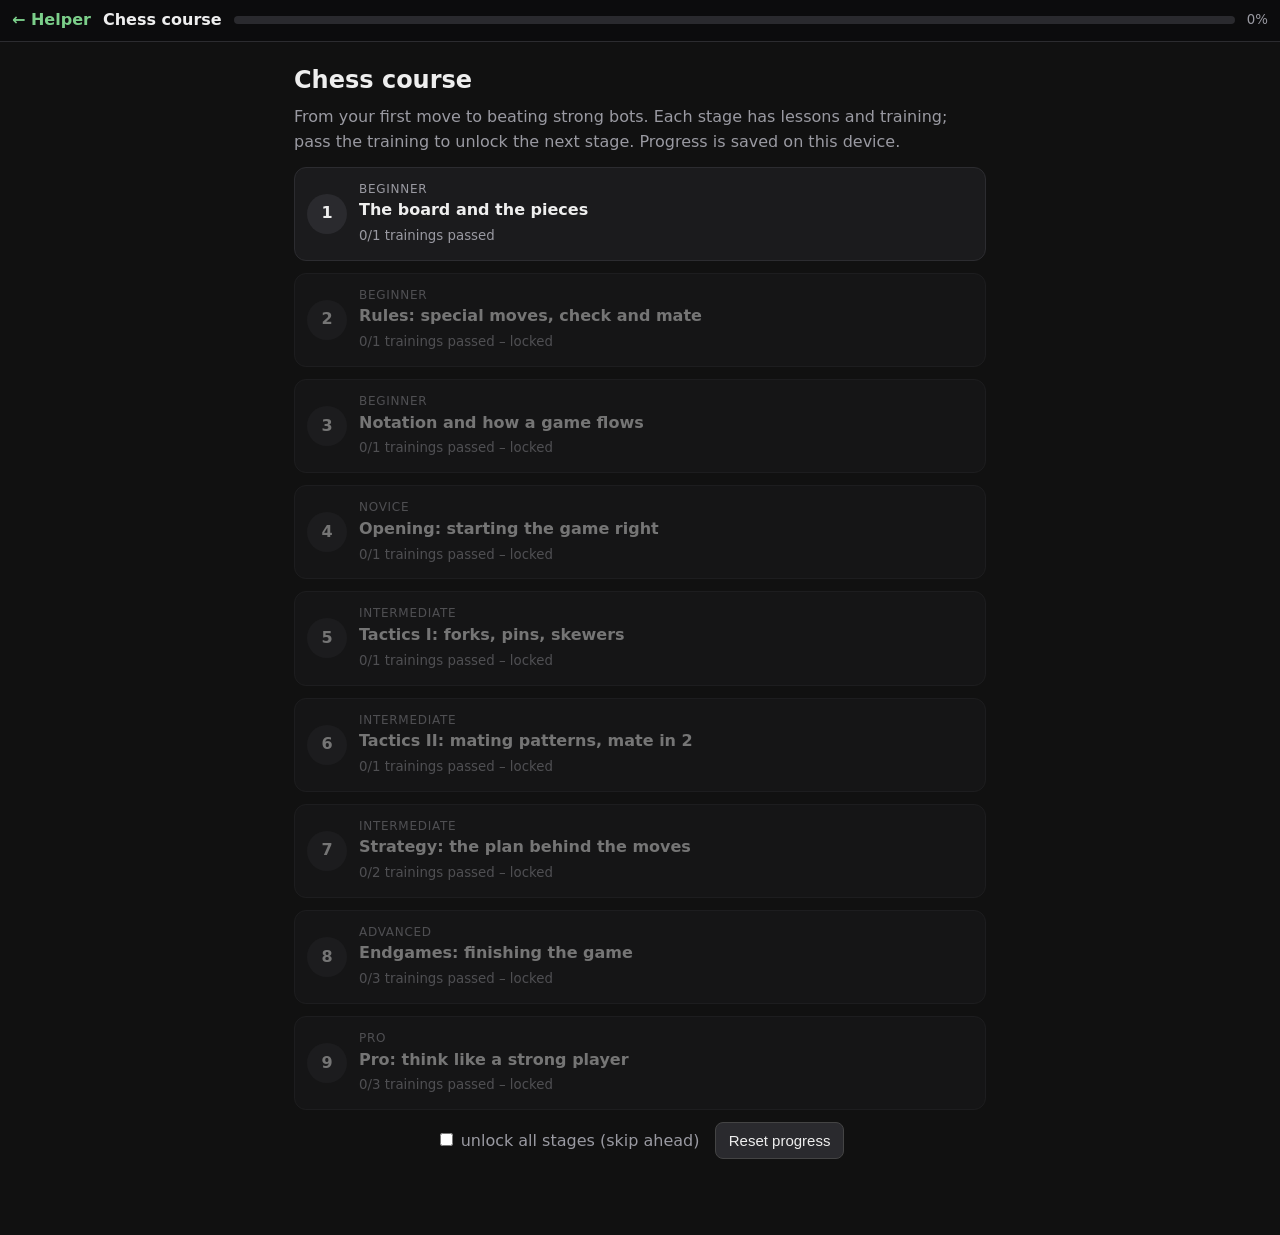
==== learn.html @ a12fc3e3 "Add staged chess course (/learn) with engine-graded training Co-Authored-By: Claude Opus 5.5 <norepl" ====
<!doctype html>
<meta charset="utf-8">
<meta name="viewport" content="width=device-width,initial-scale=1">
<title>Chess Course</title>
<style>
  :root{--bg:#111;--card:#1b1b1d;--line:#2c2c30;--fg:#eee;--dim:#9a9aa2;--acc:#7ccf8a;--bad:#ff8a80;--mid:#ffd166}
  *{box-sizing:border-box}
  body{margin:0;background:var(--bg);color:var(--fg);font:16px/1.55 system-ui}
  header{position:sticky;top:0;z-index:5;background:#0c0c0d;border-bottom:1px solid var(--line);padding:8px 12px;display:flex;gap:12px;align-items:center}
  header a{color:var(--acc);text-decoration:none;font-weight:600;white-space:nowrap}
  .bar{flex:1;height:8px;background:#2a2a2e;border-radius:4px;overflow:hidden}.bar i{display:block;height:100%;background:var(--acc)}
  main{max-width:720px;margin:0 auto;padding:8px 14px 70px}
  h1{font-size:24px;margin:12px 0 4px} h2{font-size:21px;margin:22px 0 6px} h3{margin:16px 0 4px;font-size:17px;color:var(--acc)}
  p{margin:6px 0} ul,ol{margin:6px 0;padding-left:22px} li{margin:3px 0}
  .dim,small{color:var(--dim)}
  .card{background:var(--card);border:1px solid var(--line);border-radius:12px;padding:12px;margin:12px 0}
  .stage{display:flex;gap:12px;align-items:center;cursor:pointer}
  .stage .n{width:40px;height:40px;border-radius:50%;display:flex;align-items:center;justify-content:center;font-weight:700;background:#2a2a2e;flex:none}
  .stage.done .n{background:var(--acc);color:#111}.stage.lock{opacity:.45;cursor:default}
  .lvl{font-size:12px;text-transform:uppercase;letter-spacing:.06em;color:var(--dim)}
  .tip{border-left:4px solid var(--acc);background:#15201a;padding:8px 12px;border-radius:6px;margin:10px 0}
  .warn{border-left:4px solid #e0a030;background:#241c0e;padding:8px 12px;border-radius:6px;margin:10px 0}
  table{border-collapse:collapse;width:100%;font-size:15px} td,th{border:1px solid var(--line);padding:6px 8px;text-align:left} th{background:#18181a}
  code{background:#26262a;padding:1px 5px;border-radius:4px}
  button{font-size:15px;padding:9px 13px;border-radius:8px;border:1px solid #444;background:#2a2a2e;color:#eee}
  button.pri{background:var(--acc);color:#111;border-color:var(--acc);font-weight:600}
  button.on{background:var(--acc);color:#111}
  .row{display:flex;gap:6px;flex-wrap:wrap;margin:8px 0;justify-content:center}
  .pass{color:var(--acc);font-weight:600}
  .b{display:grid;grid-template-columns:repeat(8,minmax(0,1fr));grid-template-rows:repeat(8,minmax(0,1fr));width:min(100%,380px);aspect-ratio:1;margin:8px auto;user-select:none;touch-action:manipulation;border:2px solid #000}
  .c{position:relative;display:flex;align-items:center;justify-content:center;overflow:hidden;min-width:0;min-height:0;font-size:min(8.6vw,44px);line-height:1}
  .l{background:#f0d9b5}.d{background:#b58863}
  .hA{box-shadow:inset 0 0 0 100px rgba(0,200,83,.55)}.hB{box-shadow:inset 0 0 0 100px rgba(244,67,54,.6)}.hC{box-shadow:inset 0 0 0 100px rgba(255,235,59,.55)}
  .dot::after{content:"";position:absolute;width:28%;height:28%;border-radius:50%;background:rgba(0,0,0,.4)}
  .ring::after{content:"";position:absolute;inset:8%;border-radius:50%;border:4px solid rgba(220,40,40,.8)}
  .pick{box-shadow:inset 0 0 0 100px rgba(66,133,244,.55)}
  .w{color:#fff;text-shadow:0 0 3px #000,1px 1px 0 #000,-1px -1px 0 #000,1px -1px 0 #000,-1px 1px 0 #000}
  .k{color:#111;text-shadow:0 0 2px #fff}
  .coord{position:absolute;left:2px;bottom:0;font:9px system-ui;color:rgba(0,0,0,.45);font-style:normal}
  .cap{text-align:center;font-size:14.5px;color:#cfcfd4;margin:2px 4px 14px}
  .msg{text-align:center;min-height:1.6em;margin:4px 0;font-weight:600}
  .ok{color:var(--acc)}.no{color:var(--bad)}.mid{color:var(--mid)}
  .opts{display:grid;grid-template-columns:1fr 1fr;gap:6px;max-width:380px;margin:8px auto}
</style>

<header><a href="/">&larr; Helper</a><b>Chess course</b><div class="bar"><i id="bar"></i></div><small id="pct"></small></header>
<main id="app"></main>

<script>
const $=id=>document.getElementById(id);
const GL={p:"♟︎",q:"♛︎",r:"♜︎",b:"♝︎",n:"♞︎",k:"♚︎"};
const sqName=(f,k)=>'abcdefgh'[f]+(k+1);
const shuffle=a=>a.map(x=>[Math.random(),x]).sort((p,q)=>p[0]-q[0]).map(x=>x[1]);
let PROG={};try{PROG=JSON.parse(localStorage.learnProg||'{}')}catch(e){}
const saveProg=()=>{try{localStorage.learnProg=JSON.stringify(PROG)}catch(e){}};
async function api(path,params){
  const r=await fetch(path+'?'+new URLSearchParams(params));return r.json();
}

function parseFen(fen){
  const m={};fen.split(' ')[0].split('/').forEach((row,i)=>{let f=0;
    for(const ch of row){if(/\d/.test(ch))f+=+ch;else{m[sqName(f,7-i)]=ch;f++}}});
  return m;
}
// o: {pieces, hl:{sq:cls}, dots:[], rings:[], picks:[], onTap}
function draw(el,fen,o={}){
  const P=o.pieces||parseFen(fen);el.innerHTML='';el.className='b';
  for(let r=0;r<8;r++)for(let c=0;c<8;c++){
    const k=7-r,sq=sqName(c,k),d=document.createElement('div');
    let cls='c '+((c+k)%2?'l':'d');
    if(o.hl&&o.hl[sq])cls+=' '+o.hl[sq];
    if(o.picks&&o.picks.includes(sq))cls+=' pick';
    if(o.dots&&o.dots.includes(sq))cls+=' dot';
    if(o.rings&&o.rings.includes(sq))cls+=' ring';
    d.className=cls;
    const p=P[sq];if(p){const s=document.createElement('span');s.className=p==p.toUpperCase()?'w':'k';s.textContent=GL[p.toLowerCase()];d.appendChild(s)}
    if(c==0||k==0){const t=document.createElement('i');t.className='coord';t.textContent=(c==0?(k+1):'')+(k==0?'abcdefgh'[c]:'');d.appendChild(t)}
    if(o.onTap)d.onclick=()=>o.onTap(sq);
    el.appendChild(d);
  }
}

/* ================= static diagrams ================= */
const FIGS={
  start:['rnbqkbnr/pppppppp/8/8/8/8/PPPPPPPP/RNBQKBNR',{},'The starting position. White (bottom) moves first. Light square in each player’s bottom-right corner; queen on her own colour.'],
  castle:['r3k2r/8/8/8/8/8/8/R3K2R',{e1:'hC',g1:'hA',f1:'hA',c1:'hA',d1:'hA'},'Kingside castling: king e1→g1, rook h1→f1. Queenside: king e1→c1, rook a1→d1.'],
  ep:['8/8/8/3pP3/8/8/8/8',{d5:'hB',e5:'hC',d6:'hA'},'Black has just played d7–d5. The e5 pawn may capture en passant (exd6), removing the d5 pawn – only on this move.'],
  promo:['8/P7/8/8/8/8/8/8',{a7:'hC',a8:'hA'},'The pawn steps to a8 and becomes a queen (or rook, bishop, knight).'],
  check:['4k3/8/8/8/8/8/8/4R1K1',{e1:'hB',e8:'hC'},'The rook on e1 gives check. Black must move the king, block on the e-file, or capture the rook.'],
  mate:['R5k1/5ppp/8/8/8/8/8/6K1',{a8:'hB',g8:'hC'},'Back-rank mate (Ra8#): f8 and h8 are covered by the rook, f7/g7/h7 are blocked by Black’s own pawns.'],
  stale:['7k/5Q2/6K1/8/8/8/8/8',{h8:'hC',f7:'hB'},'Stalemate: Black to move, not in check, but every king move is attacked. Draw!'],
  open:['r1bqkbnr/pppp1ppp/2n5/4p3/2B1P3/5N2/PPPP1PPP/RNBQK2R',{e4:'hA',e5:'hA',f3:'hC',c4:'hC',c6:'hC'},'1.e4 e5 2.Nf3 Nc6 3.Bc4 – the Italian Game. Centre pawns, knights and bishops developed, ready to castle.'],
  fork:['r3k3/pp4pp/8/3N4/8/8/PP4PP/6K1',{d5:'hC',c7:'hA',e8:'hB',a8:'hB'},'Nc7+ forks king and rook. The king must move, then Nxa8.'],
  pin:['4k3/8/2n5/1B6/3P4/8/8/4K3',{b5:'hA',c6:'hC',e8:'hB'},'The bishop pins the c6 knight to the king – it cannot move. d4–d5 attacks it and wins it.'],
  skewer:['8/1q4pp/8/3k4/8/8/PP6/5BK1',{f1:'hC',g2:'hA',d5:'hB',b7:'hB'},'Bg2+ checks the king; when it steps aside, Bxb7 wins the queen behind it.'],
  disc:['q3k3/5ppp/8/8/4B3/8/5PPP/4R1K1',{e4:'hC',a8:'hB',e1:'hA',e8:'hB'},'Discovered check: the bishop leaves the e-file (Bxa8+!) and the rook on e1 checks the king. The queen falls for free.'],
  smother:['6rk/5Npp/8/8/8/8/8/6K1',{f7:'hA',h8:'hB'},'Smothered mate: the king is surrounded by its own pieces and the knight checks.'],
  ladder:['6k1/8/8/8/8/8/R7/1R2K3',{a2:'hC',b1:'hC'},'Ladder (lawnmower) mate: one rook cuts off a rank, the other checks on the next one. Here Ra7/Rb7 then mate on the 8th rank.'],
  endg:['4k3/8/4K3/4P3/8/8/8/8',{e6:'hA',e5:'hC',e8:'hB'},'King in front of its pawn on the 6th rank wins: e.g. Kd6 Kd8 e6 Ke8 e7 Kf7 Kd7.'],
  oppo:['8/8/4k3/8/4K3/4P3/8/8',{e4:'hA',e6:'hB'},'Opposition: kings face each other with one square between. The side NOT to move has the opposition – the other king must give way.']
};
function renderFigs(root){
  root.querySelectorAll('[data-fig]').forEach(h=>{
    const [fen,hl,cap]=FIGS[h.dataset.fig];h.innerHTML='';
    const b=document.createElement('div');h.appendChild(b);draw(b,fen,{hl});
    const c=document.createElement('div');c.className='cap';c.textContent=cap;h.appendChild(c);
  });
}

/* ================= piece explorer (lesson widget) ================= */
const INFO={
  K:['King','One square in any direction. It may never move into check. Castles once per game.'],
  Q:['Queen','Any number of squares along ranks, files and diagonals. Worth 9. The strongest piece.'],
  R:['Rook','Any number of squares along ranks and files. Worth 5. Loves open files.'],
  B:['Bishop','Any number of squares diagonally; stays on one colour. Worth 3.'],
  N:['Knight','An L-shape: 2 squares one way + 1 square sideways. The only piece that jumps. Worth 3.'],
  P:['Pawn','Forward 1 square (2 from its start), captures 1 square diagonally forward (red rings). Never backwards.']
};
function targets(p,sq){
  const f=sq.charCodeAt(0)-97,k=+sq[1]-1,dots=[],rings=[];
  const add=(a,b)=>{if(a>=0&&a<8&&b>=0&&b<8)dots.push(sqName(a,b))};
  const slide=ds=>ds.forEach(([a,b])=>{let x=f+a,y=k+b;while(x>=0&&x<8&&y>=0&&y<8){dots.push(sqName(x,y));x+=a;y+=b}});
  if(p=='K')[[1,0],[-1,0],[0,1],[0,-1],[1,1],[1,-1],[-1,1],[-1,-1]].forEach(([a,b])=>add(f+a,k+b));
  if(p=='N')[[1,2],[2,1],[-1,2],[-2,1],[1,-2],[2,-1],[-1,-2],[-2,-1]].forEach(([a,b])=>add(f+a,k+b));
  if(p=='R'||p=='Q')slide([[1,0],[-1,0],[0,1],[0,-1]]);
  if(p=='B'||p=='Q')slide([[1,1],[1,-1],[-1,1],[-1,-1]]);
  if(p=='P'&&k<7){add(f,k+1);if(k==1)add(f,k+2);if(f>0)rings.push(sqName(f-1,k+1));if(f<7)rings.push(sqName(f+1,k+1))}
  return {dots,rings};
}
function explorer(host){
  let pc='R',sq='d4';
  host.innerHTML='<div class="row"></div><div></div><div class="card"></div>';
  const [btns,bd,info]=host.children;
  const go=()=>{const t=targets(pc,sq);
    draw(bd,'',{pieces:{[sq]:pc},dots:t.dots,rings:t.rings,hl:{[sq]:'hC'},onTap:s=>{sq=s;go()}});
    info.innerHTML='<b>'+INFO[pc][0]+'</b> &ndash; '+INFO[pc][1]+' <small>Tap any square to move it.</small>';
    [...btns.children].forEach(b=>b.className=b.dataset.p==pc?'on':'')};
  Object.keys(INFO).forEach(p=>{const b=document.createElement('button');b.dataset.p=p;b.textContent=INFO[p][0];b.onclick=()=>{pc=p;go()};btns.appendChild(b)});
  go();
}

/* ================= curriculum ================= */
const STAGES=[
{t:'The board and the pieces',lvl:'Beginner',html:`
<p><b>Goal of chess:</b> checkmate the enemy king &ndash; attack it so it cannot escape. White moves first, then players alternate. You must move every turn.</p>
<div data-fig="start"></div>
<ul><li>Each side: 1 king, 1 queen, 2 rooks, 2 bishops, 2 knights, 8 pawns.</li>
<li>Columns are <b>files</b> a&ndash;h, rows are <b>ranks</b> 1&ndash;8. Every square has a name, like <code>e4</code>.</li>
<li>You capture by moving onto an enemy piece. You can never capture your own.</li></ul>
<h3>How each piece moves</h3><div id="explorer"></div>
<h3>Piece values</h3>
<table><tr><th>Pawn</th><th>Knight</th><th>Bishop</th><th>Rook</th><th>Queen</th><th>King</th></tr><tr><td>1</td><td>3</td><td>3</td><td>5</td><td>9</td><td>&infin;</td></tr></table>
<div class="tip">Use values to judge trades: a rook (5) for a knight (3) loses 2 points. Never give pieces away for nothing.</div>`,
drills:[{id:'targets',t:'Where can it go?',d:'A piece appears on an empty board. Tap every square it can move to, then press Check. Get 5 right to pass.',type:'targets',need:5}]},

{t:'Rules: special moves, check and mate',lvl:'Beginner',html:`
<h3>Castling</h3><p>King moves <b>two squares</b> toward a rook; the rook jumps over to the other side. Only if neither piece has moved, nothing is between them, you are not in check, and the king does not pass through an attacked square. Castle early &ndash; it hides your king and activates your rook.</p><div data-fig="castle"></div>
<h3>En passant</h3><p>If an enemy pawn moves two squares and lands right beside your pawn, you may capture it as if it moved one square &ndash; only on the very next move.</p><div data-fig="ep"></div>
<h3>Promotion</h3><p>A pawn reaching the last rank becomes a queen, rook, bishop or knight (almost always a queen).</p><div data-fig="promo"></div>
<h3>Check</h3><p>The king is attacked. You must escape immediately: <b>move the king</b>, <b>block</b>, or <b>capture</b> the attacker. Knight checks cannot be blocked.</p><div data-fig="check"></div>
<h3>Checkmate</h3><p>Check with no escape &ndash; the game is over.</p><div data-fig="mate"></div>
<h3>Draws</h3><ul><li><b>Stalemate</b>: the side to move has no legal move and is <i>not</i> in check.</li><li>Threefold repetition, the 50-move rule, insufficient material (e.g. king vs king), or agreement.</li></ul><div data-fig="stale"></div>`,
drills:[{id:'classify',t:'Check, mate or stalemate?',d:'Look at each position (side to move is shown) and pick the right answer. 8 of 10 to pass.',type:'classify',need:8,
 fens:['4k3/8/8/8/8/8/8/4R1K1 b - - 0 1','R5k1/5ppp/8/8/8/8/8/6K1 b - - 0 1','7k/5Q2/6K1/8/8/8/8/8 b - - 0 1','rnbqkbnr/pppppppp/8/8/4P3/8/PPPP1PPP/RNBQKBNR b KQkq - 0 1','4k3/8/3N4/8/8/8/8/4K3 b - - 0 1','rnb1kbnr/pppp1ppp/8/4p3/6Pq/5P2/PPPPP2P/RNBQKBNR w KQkq - 1 3','k7/2Q5/1K6/8/8/8/8/8 b - - 0 1','r1bqkbnr/pppp1ppp/2n5/4p3/2B1P3/5N2/PPPP1PPP/RNBQK2R b KQkq - 3 3','6rk/5Npp/8/8/8/8/8/6K1 b - - 0 1','4k3/8/8/1B6/8/8/8/4K3 b - - 0 1']}]},

{t:'Notation and how a game flows',lvl:'Beginner',html:`
<table><tr><th>Symbol</th><th>Meaning</th></tr>
<tr><td><code>e4</code></td><td>Pawn moves to e4 (pawns have no letter)</td></tr>
<tr><td><code>N B R Q K</code></td><td>Knight, Bishop, Rook, Queen, King &ndash; <code>Nf3</code> = knight to f3</td></tr>
<tr><td><code>x</code></td><td>Capture: <code>Bxc6</code>; pawn captures use the file: <code>exd5</code></td></tr>
<tr><td><code>+</code> / <code>#</code></td><td>Check / checkmate</td></tr>
<tr><td><code>O-O</code> / <code>O-O-O</code></td><td>Castle kingside / queenside</td></tr>
<tr><td><code>e8=Q</code></td><td>Promotion to a queen</td></tr>
<tr><td><code>Nbd2</code></td><td>Which knight: the one from the b-file</td></tr></table>
<h3>The three phases</h3><ol><li><b>Opening</b> (first ~10&ndash;15 moves): develop pieces, fight for the centre, castle.</li><li><b>Middlegame</b>: plans, attacks, tactics.</li><li><b>Endgame</b>: few pieces left; kings become active, pawns race to promote.</li></ol>`,
drills:[{id:'notation',t:'Name that move',d:'A move is highlighted (yellow = from, green = to). Pick its correct notation. 5 of 6 to pass.',type:'notation',need:5,rounds:6,
 fens:['rnbqkbnr/pppppppp/8/8/8/8/PPPPPPPP/RNBQKBNR w KQkq - 0 1','r1bqkbnr/pppp1ppp/2n5/4p3/2B1P3/5N2/PPPP1PPP/RNBQK2R w KQkq - 4 4','r1bqk2r/pppp1ppp/2n2n2/2b1p3/2B1P3/2NP1N2/PPP2PPP/R1BQK2R w KQkq - 1 6','rnbqkb1r/ppp2ppp/4pn2/3p4/2PP4/2N5/PP2PPPP/R1BQKBNR w KQkq - 2 4','r2qkb1r/pp1n1ppp/2p1pn2/3p1b2/2PP4/2N1PN2/PP3PPP/R1BQKB1R w KQkq - 0 7']}]},

{t:'Opening: starting the game right',lvl:'Novice',html:`
<ol><li><b>Control the centre</b> (e4, d4, e5, d5) with pawns and pieces.</li>
<li><b>Develop</b> knights and bishops early &ndash; each move brings a new piece out.</li>
<li><b>Castle</b> within the first ~10 moves.</li>
<li><b>Don’t move the same piece twice</b> without a reason.</li>
<li><b>Keep the queen home</b> until the minor pieces are out.</li>
<li><b>Connect your rooks</b> (nothing between them on the back rank).</li></ol>
<div data-fig="open"></div>
<h3>Openings worth knowing (names only for now)</h3>
<ul><li><b>Italian Game</b> 1.e4 e5 2.Nf3 Nc6 3.Bc4 &ndash; simple and classical.</li>
<li><b>Ruy Lopez</b> 1.e4 e5 2.Nf3 Nc6 3.Bb5 &ndash; deeper strategic pressure.</li>
<li><b>Sicilian</b> 1.e4 c5 &ndash; Black’s fighting reply.</li>
<li><b>Queen’s Gambit</b> 1.d4 d5 2.c4 &ndash; solid central play.</li>
<li><b>London System</b> 1.d4, Bf4, e3, Nf3 &ndash; same setup against almost anything.</li></ul>
<div class="warn"><b>Scholar’s mate:</b> 1.e4 e5 2.Qh5 Nc6 3.Bc4 Nf6?? 4.Qxf7#. Always defend f7 (f2 as White).</div>`,
drills:[{id:'opening',t:'Opening coach',d:'Play the first 12 moves as White against an easy bot. Pass if you castle, develop at least 3 minor pieces and make no blunder. The coach rates every move.',type:'play',level:1,goal:'opening',max:12}]},

{t:'Tactics I: forks, pins, skewers',lvl:'Intermediate',html:`
<p>Most games below master level are decided by <b>tactics</b>: short forcing sequences that win material or mate.</p>
<h3>Fork</h3><p>One piece attacks two targets at once.</p><div data-fig="fork"></div>
<h3>Pin</h3><p>A piece can’t move because it shields something more valuable.</p><div data-fig="pin"></div>
<h3>Skewer</h3><p>Attack the valuable piece first; when it moves, take what’s behind.</p><div data-fig="skewer"></div>
<h3>Discovered attack</h3><p>Move one piece to unleash an attack from the piece behind it.</p><div data-fig="disc"></div>
<div class="tip"><b>CCT before every move:</b> look at all <b>C</b>hecks, <b>C</b>aptures and <b>T</b>hreats &ndash; for you and for your opponent.</div>`,
drills:[{id:'tactics1',t:'Tactics puzzles',d:'White to move. Find the winning move (mate or win material). The engine checks your answer. Solve 7 of 9 on the first try.',type:'puzzles',need:7,list:[
 {fen:'6k1/5ppp/8/8/8/8/8/R5K1 w - - 0 1',goal:'mate',n:1},{fen:'r3k3/pp4pp/8/3N4/8/8/PP4PP/6K1 w - - 0 1',goal:'win'},
 {fen:'6k1/5ppp/8/8/8/8/5PPP/3Q2K1 w - - 0 1',goal:'mate',n:1},{fen:'2q3k1/5ppp/8/3N4/8/8/5PPP/6K1 w - - 0 1',goal:'win'},
 {fen:'4k3/8/2n5/1B6/3P4/8/8/4K3 w - - 0 1',goal:'win'},{fen:'k7/8/1K6/8/8/8/7Q/8 w - - 0 1',goal:'mate',n:1},
 {fen:'8/1q4pp/8/3k4/8/8/PP6/5BK1 w - - 0 1',goal:'win'},{fen:'q3k3/5ppp/8/8/4B3/8/5PPP/4R1K1 w - - 0 1',goal:'win'},
 {fen:'7k/R7/8/8/8/8/8/1R2K3 w - - 0 1',goal:'mate',n:1}]}]},

{t:'Tactics II: mating patterns, mate in 2',lvl:'Intermediate',html:`
<p>Strong players recognise <b>patterns</b> instantly. Learn these and look for them every game.</p>
<h3>Back-rank mate</h3><div data-fig="mate"></div>
<h3>Ladder mate</h3><div data-fig="ladder"></div>
<h3>Smothered mate</h3><div data-fig="smother"></div>
<h3>Deflection / sacrifice</h3><p>Sometimes you <b>give up material</b> to drag a defender away, then mate. Example idea: Qe8+! Rxe8, Rxe8#.</p>
<h3>How to calculate 2 moves deep</h3><ol><li>List forcing moves first: checks, captures, threats.</li><li>For each, find the opponent’s <b>best</b> reply (not the one you hope for).</li><li>Check if your follow-up still works.</li></ol>`,
drills:[{id:'mate2',t:'Mate in 2',d:'White to move and mate in 2. The engine defends perfectly. Solve 3 of 4.',type:'puzzles',need:3,list:[
 {fen:'7k/8/8/8/8/8/1R6/R3K3 w - - 0 1',goal:'mate',n:2},{fen:'r5k1/5ppp/8/8/8/8/4RPPP/4R1K1 w - - 0 1',goal:'mate',n:2},
 {fen:'6k1/8/8/8/8/8/R7/1R2K3 w - - 0 1',goal:'mate',n:2},{fen:'1r4k1/5ppp/8/8/8/8/4QPPP/4R1K1 w - - 0 1',goal:'mate',n:2}]}]},

{t:'Strategy: the plan behind the moves',lvl:'Intermediate',html:`
<ul><li><b>Material</b>: one extra piece usually wins. Trade pieces when ahead; avoid trades when behind.</li>
<li><b>King safety</b>: castle, keep the pawn shield, don’t open lines near your own king.</li>
<li><b>Piece activity</b>: knights central (outposts), bishops on open diagonals, rooks on open files and the 7th rank.</li>
<li><b>Pawn structure</b>: avoid doubled and isolated pawns; create a <b>passed pawn</b>.</li>
<li><b>Space &amp; centre</b>: central pieces reach both wings fast.</li>
<li><b>Weak squares</b>: holes the enemy pawns can no longer guard are homes for your pieces.</li>
<li><b>Worst piece rule</b>: no plan? Improve your worst-placed piece.</li></ul>
<div class="tip">When up material: <b>simplify</b> (trade), stay safe, push the passed pawn. When down: create complications and keep pieces on.</div>`,
drills:[
 {id:'beat0',t:'Beat the beginner bot',d:'Win a full game as White against the weakest bot. The coach comments on each move.',type:'play',level:0,goal:'win',max:120},
 {id:'beat1',t:'Beat the easy bot',d:'Win a full game as White against the easy bot.',type:'play',level:1,goal:'win',max:150}]},

{t:'Endgames: finishing the game',lvl:'Advanced',html:`
<ul><li><b>Activate the king</b> once queens are off &ndash; it becomes a strong piece.</li>
<li><b>Push passed pawns</b>, escorted by the king.</li>
<li><b>Rooks behind passed pawns</b> (yours or the enemy’s).</li></ul>
<h3>Opposition</h3><div data-fig="oppo"></div>
<h3>King + pawn</h3><div data-fig="endg"></div>
<h3>Basic mates</h3><ol><li><b>K+Q vs K</b>: push the king to the edge with the queen a knight’s jump away, bring your king, mate. Watch for stalemate!</li>
<li><b>K+R vs K</b>: use your king to take the opposition, check with the rook to push the king back one rank at a time.</li>
<li><b>Two rooks</b>: the ladder mate.</li></ol>`,
drills:[
 {id:'kq',t:'Mate with king + queen',d:'Checkmate the lone king within 20 moves. The engine defends perfectly.',type:'play',level:4,goal:'mate',max:20,fen:'8/8/8/4k3/8/8/8/3QK3 w - - 0 1'},
 {id:'kr',t:'Mate with king + rook',d:'Checkmate within 35 moves using king and rook.',type:'play',level:4,goal:'mate',max:35,fen:'8/8/8/4k3/8/8/8/R3K3 w - - 0 1'},
 {id:'kp',t:'Promote the pawn',d:'Win the pawn race: make a queen within 15 moves against perfect defence.',type:'play',level:4,goal:'promote',max:15,fen:'4k3/8/4K3/4P3/8/8/8/8 w - - 0 1'}]},

{t:'Pro: think like a strong player',lvl:'Pro',html:`
<h3>A thinking routine for every move</h3><ol>
<li>What did the opponent’s last move <b>threaten</b>?</li>
<li>List <b>candidate moves</b> (2&ndash;4): forcing moves first.</li>
<li><b>Calculate</b> each to a quiet position; evaluate (material, king safety, activity).</li>
<li><b>Blunder check</b> the chosen move: what can they do now?</li></ol>
<h3>Advanced ideas</h3><ul>
<li><b>Prophylaxis</b>: stop the opponent’s plan before it starts.</li>
<li><b>Converting an advantage</b>: trade down, eliminate counterplay, avoid unnecessary risk.</li>
<li><b>Good vs bad bishop</b>: a bishop blocked by its own pawns is bad.</li>
<li><b>Minority attack, pawn breaks, open files</b>: create targets on the side where you are stronger.</li>
<li><b>Time management</b>: spend time at critical moments, play simple moves fast.</li></ul>
<h3>How to keep improving</h3><ul>
<li>15&ndash;30 minutes of <b>tactics puzzles daily</b>.</li><li><b>Analyse every game you lose</b>: find the moment it went wrong.</li>
<li>Learn <b>one opening for White and two replies for Black</b>, understand the plans, not only moves.</li>
<li>Study endgames and <b>classic games</b> (Capablanca, Fischer, Carlsen).</li><li>Play longer games (15+10 or slower) to practise thinking.</li></ul>`,
drills:[
 {id:'clean',t:'Clean game',d:'Play 30 moves against the medium bot without a single blunder (the coach decides).',type:'play',level:2,goal:'clean',max:30},
 {id:'beat2',t:'Beat the medium bot (~1500)',d:'Win a full game as White.',type:'play',level:2,goal:'win',max:150},
 {id:'beat3',t:'Beat the hard bot (~2000)',d:'Win a full game as White. This is a real achievement!',type:'play',level:3,goal:'win',max:150}]}
];

const stageDone=i=>STAGES[i].drills.every(d=>PROG[d.id]);
const unlocked=i=>i==0||PROG.__all||stageDone(i-1);
function updateBar(){
  const all=STAGES.flatMap(s=>s.drills),n=all.filter(d=>PROG[d.id]).length,p=Math.round(100*n/all.length);
  $('bar').style.width=p+'%';$('pct').textContent=p+'%';
}

/* ================= views ================= */
function home(){
  updateBar();
  const app=$('app');
  app.innerHTML='<h1>Chess course</h1><p class="dim">From your first move to beating strong bots. Each stage has lessons and training; pass the training to unlock the next stage. Progress is saved on this device.</p>';
  STAGES.forEach((s,i)=>{
    const done=stageDone(i),open=unlocked(i),c=document.createElement('div');
    c.className='card stage'+(done?' done':'')+(open?'':' lock');
    c.innerHTML=`<div class="n">${done?'✓':i+1}</div><div><div class="lvl">${s.lvl}</div><b>${s.t}</b><br><small>${s.drills.filter(d=>PROG[d.id]).length}/${s.drills.length} trainings passed${open?'':' – locked'}</small></div>`;
    if(open)c.onclick=()=>{location.hash='s'+(i+1)};
    app.appendChild(c);
  });
  const t=document.createElement('p');t.className='dim';t.style.textAlign='center';
  t.innerHTML=`<label><input type="checkbox" ${PROG.__all?'checked':''}> unlock all stages (skip ahead)</label> &nbsp; <button>Reset progress</button>`;
  t.querySelector('input').onchange=e=>{PROG.__all=e.target.checked;saveProg();home()};
  t.querySelector('button').onclick=()=>{if(confirm('Reset all course progress?')){PROG={};saveProg();home()}};
  app.appendChild(t);
}

function stage(i){
  if(!unlocked(i)){location.hash='';return}
  updateBar();
  const s=STAGES[i],app=$('app');
  app.innerHTML=`<p><a href="#" style="color:var(--acc)">&larr; All stages</a></p><div class="lvl">Stage ${i+1} · ${s.lvl}</div><h1>${s.t}</h1><div id="lesson">${s.html}</div><h2>Training</h2><div id="drills"></div>`;
  renderFigs(app);
  if($('explorer'))explorer($('explorer'));
  s.drills.forEach(d=>{
    const c=document.createElement('div');c.className='card';
    c.innerHTML=`<b>${d.t}</b> ${PROG[d.id]?'<span class="pass">✓ passed</span>':''}<p class="dim">${d.d}</p><div class="row"><button class="pri">Start</button></div><div class="area"></div>`;
    c.querySelector('button').onclick=()=>{c.querySelector('.row').style.display='none';RUN[d.type](c.querySelector('.area'),d,()=>passed(d,i))};
    $('drills').appendChild(c);
  });
  if(i+1<STAGES.length&&stageDone(i)){const n=document.createElement('div');n.className='row';n.innerHTML='<button class="pri">Next stage →</button>';n.firstChild.onclick=()=>{location.hash='s'+(i+2)};app.appendChild(n)}
}
function passed(d,i){
  const first=!PROG[d.id];PROG[d.id]=1;saveProg();updateBar();
  if(first&&stageDone(i))setTimeout(()=>{alert('Stage complete! '+(i+1<STAGES.length?'Stage '+(i+2)+' is unlocked.':'You finished the whole course!'));stage(i)},300);
}

/* ================= training runners ================= */
const RUN={};

RUN.targets=(el,d,onPass)=>{
  let ok=0,pc,sq,picks;
  const P=['K','Q','R','B','N'];
  el.innerHTML='<div class="msg"></div><div></div><div class="row"><button class="pri">Check</button></div>';
  const [msg,bd,row]=el.children;
  const next=()=>{pc=P[Math.floor(Math.random()*5)];sq=sqName(Math.floor(Math.random()*8),Math.floor(Math.random()*8));picks=[];show();
    msg.className='msg';msg.textContent=`Where can the ${INFO[pc][0].toLowerCase()} go? (${ok}/${d.need})`};
  const show=(extra={})=>draw(bd,'',{pieces:{[sq]:pc},picks,hl:{[sq]:'hC'},...extra,onTap:s=>{if(s==sq)return;picks=picks.includes(s)?picks.filter(x=>x!=s):[...picks,s];show()}});
  row.firstChild.onclick=()=>{
    const t=targets(pc,sq).dots,right=t.length==picks.length&&t.every(x=>picks.includes(x));
    if(right){ok++;msg.className='msg ok';msg.textContent=`Correct! (${ok}/${d.need})`;if(ok>=d.need){msg.textContent+=' – passed!';onPass();return}setTimeout(next,900)}
    else{msg.className='msg no';msg.textContent='Not quite – the dots show the right squares.';draw(bd,'',{pieces:{[sq]:pc},picks,dots:t,hl:{[sq]:'hC'}});setTimeout(next,2200)}
  };
  next();
};

RUN.classify=(el,d,onPass)=>{
  const list=shuffle(d.fens);let i=0,ok=0;
  el.innerHTML='<div class="msg"></div><div></div><div class="opts"></div>';
  const [msg,bd,opts]=el.children;
  const label=p=>p.mate?'Checkmate':p.stalemate?'Stalemate':p.check?'Check':'Nothing special';
  async function next(){
    if(i>=list.length){msg.className='msg '+(ok>=d.need?'ok':'no');msg.textContent=`Score ${ok}/${list.length}. `+(ok>=d.need?'Passed!':'Try again (need '+d.need+').');opts.innerHTML='<button class="pri">Again</button>';opts.firstChild.onclick=()=>RUN.classify(el,d,onPass);if(ok>=d.need)onPass();return}
    const fen=list[i];draw(bd,fen);msg.className='msg';msg.textContent=`${i+1}/${list.length}: ${fen.split(' ')[1]=='w'?'White':'Black'} to move. What is it?`;
    const p=await api('/t/pos',{fen}),ans=label(p);opts.innerHTML='';
    ['Check','Checkmate','Stalemate','Nothing special'].forEach(o=>{const b=document.createElement('button');b.textContent=o;b.onclick=()=>{
      if(o==ans){ok++;msg.className='msg ok';msg.textContent='Correct: '+ans}else{msg.className='msg no';msg.textContent='No – it is: '+ans}
      opts.querySelectorAll('button').forEach(x=>x.disabled=true);i++;setTimeout(next,1400)};opts.appendChild(b)});
  }
  next();
};

RUN.notation=(el,d,onPass)=>{
  let r=0,ok=0;
  el.innerHTML='<div class="msg"></div><div></div><div class="opts"></div>';
  const [msg,bd,opts]=el.children;
  async function next(){
    if(r>=d.rounds){msg.className='msg '+(ok>=d.need?'ok':'no');msg.textContent=`Score ${ok}/${d.rounds}. `+(ok>=d.need?'Passed!':'Try again.');opts.innerHTML='<button class="pri">Again</button>';opts.firstChild.onclick=()=>RUN.notation(el,d,onPass);if(ok>=d.need)onPass();return}
    const fen=d.fens[Math.floor(Math.random()*d.fens.length)],p=await api('/t/pos',{fen});
    const moves=Object.keys(p.legal),mv=moves[Math.floor(Math.random()*moves.length)],ans=p.legal[mv];
    draw(bd,fen,{hl:{[mv.slice(0,2)]:'hC',[mv.slice(2,4)]:'hA'}});
    msg.className='msg';msg.textContent=`${r+1}/${d.rounds}: what is this move?`;
    const choices=shuffle([ans,...shuffle([...new Set(Object.values(p.legal))].filter(s=>s!=ans)).slice(0,3)]);opts.innerHTML='';
    choices.forEach(o=>{const b=document.createElement('button');b.textContent=o;b.onclick=()=>{
      if(o==ans){ok++;msg.className='msg ok';msg.textContent='Correct: '+ans}else{msg.className='msg no';msg.textContent='No – it is '+ans}
      opts.querySelectorAll('button').forEach(x=>x.disabled=true);r++;setTimeout(next,1400)};opts.appendChild(b)});
  }
  next();
};

// shared interactive board: tap own piece then target; calls onMove(uci)
function playBoard(bd,getPos,onMove,hl={}){
  let sel=null;
  const paint=()=>{const p=getPos();if(!p)return;
    const dots=sel?Object.keys(p.legal).filter(m=>m.startsWith(sel)).map(m=>m.slice(2,4)):[];
    draw(bd,p.fen,{hl:sel?{...hl(),[sel]:'hC'}:hl(),dots,onTap:sq=>{
      const p2=getPos();if(!p2||p2.busy)return;
      if(sel){const m=Object.keys(p2.legal).find(u=>u.startsWith(sel+sq));if(m){sel=null;onMove(m);return}}
      sel=Object.keys(p2.legal).some(u=>u.startsWith(sq))?sq:null;paint()}})};
  return paint;
}
const VCOL={best:'ok',excellent:'ok',good:'ok',inaccuracy:'mid',mistake:'no',blunder:'no'};
const coachText=g=>g?`<span class="${VCOL[g.verdict]}">${g.verdict[0].toUpperCase()+g.verdict.slice(1)}</span>`+(g.verdict=='best'?'':` – best was <b>${g.best_san}</b>`):'';

RUN.puzzles=(el,d,onPass)=>{
  let i=0,ok=0,tries=0,P=null,last={},left=0;
  el.innerHTML='<div class="msg"></div><div></div><div class="msg" style="font-weight:400"></div><div class="row"></div>';
  const [msg,bd,info,row]=el.children;
  const paint=playBoard(bd,()=>P,move,()=>last);
  async function load(){
    if(i>=d.list.length){msg.className='msg '+(ok>=d.need?'ok':'no');msg.textContent=`Solved ${ok}/${d.list.length} on the first try. `+(ok>=d.need?'Passed!':'Need '+d.need+' – try again.');info.textContent='';row.innerHTML='<button class="pri">Again</button>';row.firstChild.onclick=()=>RUN.puzzles(el,d,onPass);if(ok>=d.need)onPass();return}
    const z=d.list[i];last={};left=z.n||1;
    P=await api('/t/pos',{fen:z.fen});paint();
    msg.className='msg';msg.textContent=`Puzzle ${i+1}/${d.list.length}: White to move – `+(z.goal=='mate'?`mate in ${z.n}`:'win material');
    info.textContent='';row.innerHTML='<button>Hint</button><button>Skip</button>';
    row.children[0].onclick=async()=>{const h=await api('/t/hint',{fen:P.fen});last={[h.uci.slice(0,2)]:'hC'};tries++;info.textContent='Hint: move the highlighted piece.';paint()};
    row.children[1].onclick=()=>{i++;tries=0;load()};
  }
  async function move(uci){
    const z=d.list[i];P.busy=true;info.textContent='Checking…';
    const r=await api('/t/move',{fen:P.fen,uci,level:4,coach:1,reply:z.goal=='mate'&&left>1?1:0});
    if(r.err){P.busy=false;info.textContent=r.err;return}
    const solved=z.goal=='mate'?r.pos.mate:['best','excellent','good'].includes(r.grade.verdict);
    left--;
    last={[uci.slice(0,2)]:'hC',[uci.slice(2,4)]:'hA'};
    if(r.reply)last={[r.reply.uci.slice(0,2)]:'hB',[r.reply.uci.slice(2,4)]:'hB'};
    P=r.pos;paint();
    if(solved){if(!tries)ok++;msg.className='msg ok';msg.textContent=`Correct! ${r.san}`+(tries?' (with retries)':'');info.textContent='';row.innerHTML='<button class="pri">Next</button>';row.firstChild.onclick=()=>{i++;tries=0;load()};return}
    if(z.goal=='mate'&&left>0&&!r.pos.over){info.innerHTML=`You played ${r.san}, the defence replied <b>${r.reply.san}</b>. Keep going – mate in ${left}.`;return}
    tries++;msg.className='msg no';msg.textContent=`Not it (${r.san}). Best was ${r.grade.best_san}.`;
    info.textContent='';row.innerHTML='<button class="pri">Retry</button><button>Next</button>';
    row.children[0].onclick=()=>{msg.className='msg';load()};row.children[1].onclick=()=>{i++;tries=0;load()};
  }
  load();
};

RUN.play=(el,d,onPass)=>{
  const START=d.fen||'rnbqkbnr/pppppppp/8/8/8/8/PPPPPPPP/RNBQKBNR w KQkq - 0 1';
  let P=null,last={},n=0,blunders=0,castled=false,sans=[],done=false;
  el.innerHTML='<div class="msg"></div><div></div><div class="msg" style="font-weight:400"></div><div class="row"><button>Hint</button><button>Restart</button></div><div class="dim" style="font-size:13px"></div>';
  const [msg,bd,coach,row,hist]=el.children;
  const paint=playBoard(bd,()=>P,move,()=>last);
  const status=()=>{msg.className='msg';msg.textContent=`Your move (White) – move ${n+1}`+(d.max&&d.goal!='win'?` of ${d.max}`:'')};
  async function start(){P=await api('/t/pos',{fen:START});last={};n=0;blunders=0;castled=false;sans=[];done=false;coach.textContent='';hist.textContent='';status();paint()}
  function finish(win,text){done=true;P.busy=true;msg.className='msg '+(win?'ok':'no');msg.textContent=text;if(win)onPass()}
  async function move(uci){
    if(done)return;P.busy=true;coach.textContent='Bot is thinking…';
    const r=await api('/t/move',{fen:P.fen,uci,level:d.level,coach:1,reply:1});
    if(r.err){P.busy=false;coach.textContent=r.err;return}
    n++;sans.push(r.san+(r.reply?' '+r.reply.san:''));hist.textContent=sans.map((s,j)=>(j+1)+'. '+s).join('  ');
    if(r.san.startsWith('O-O'))castled=true;
    if(r.grade&&r.grade.verdict=='blunder')blunders++;
    last=r.reply?{[r.reply.uci.slice(0,2)]:'hB',[r.reply.uci.slice(2,4)]:'hB'}:{[uci.slice(0,2)]:'hC',[uci.slice(2,4)]:'hA'};
    P=r.pos;paint();
    coach.innerHTML=`You: <b>${r.san}</b> ${coachText(r.grade)}`+(r.reply?` &nbsp;|&nbsp; Bot: <b>${r.reply.san}</b>`:'');
    const p=r.pos;
    if(d.goal=='promote'&&r.san.includes('='))return finish(true,'Queen! Passed.');
    if(p.mate)return finish(p.turn=='b','Checkmate! '+(p.turn=='b'?'You win – passed!':'The bot won. Restart and try again.'));
    if(p.over)return finish(false,'Draw ('+(p.stalemate?'stalemate':'game over')+'). Restart and try again.');
    if(d.goal=='opening'&&n>=d.max){
      const P2=parseFen(p.fen),home=[['b1','N'],['g1','N'],['c1','B'],['f1','B']].filter(([s,x])=>P2[s]==x).length,dev=4-home;
      const ok=castled&&dev>=3&&!blunders;
      return finish(ok,ok?`Great opening: castled, ${dev} minor pieces developed, no blunders. Passed!`:`Not yet: castled ${castled?'✓':'✗'}, minor pieces developed ${dev}/4 (need 3), blunders ${blunders}. Restart and try again.`);
    }
    if(d.goal=='clean'){if(blunders)return finish(false,'Blunder – the clean game is broken. Restart and try again.');if(n>=d.max)return finish(true,`${d.max} moves without a blunder. Passed!`)}
    if(d.max&&n>=d.max&&d.goal!='clean')return finish(false,`Out of moves (${d.max}). Restart and try again.`);
    P.busy=false;status();
  }
  row.children[0].onclick=async()=>{if(done||!P)return;const h=await api('/t/hint',{fen:P.fen});last={[h.uci.slice(0,2)]:'hC',[h.uci.slice(2,4)]:'hA'};coach.innerHTML=`Hint: <b>${h.san}</b>`;paint()};
  row.children[1].onclick=start;
  start();
};

/* ================= router ================= */
function route(){const m=location.hash.match(/^#s(\d+)/);m?stage(+m[1]-1):home();scrollTo(0,0)}
addEventListener('hashchange',route);route();
</script>
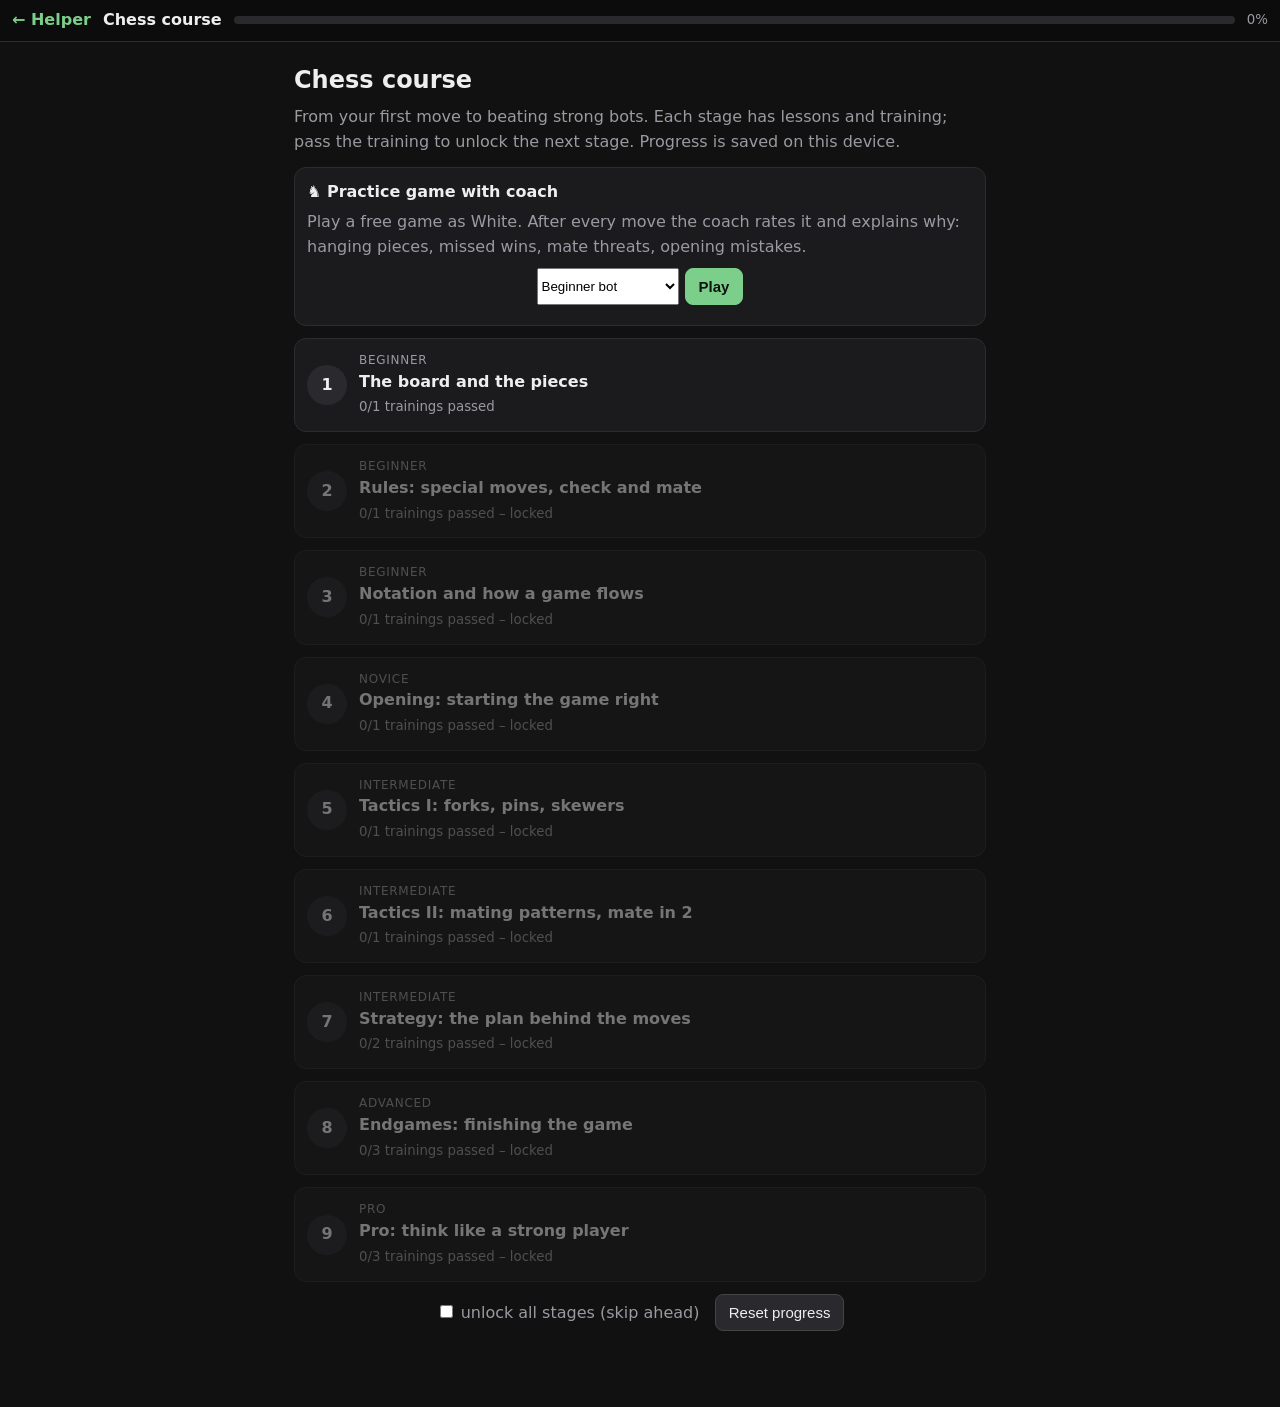
==== commit 6ecd434a: "Coach explains every move (hanging pieces, missed mates, opening principles); free practice game Co-" ====
--- a/learn.html
+++ b/learn.html
@@ -279,6 +279,11 @@
   updateBar();
   const app=$('app');
   app.innerHTML='<h1>Chess course</h1><p class="dim">From your first move to beating strong bots. Each stage has lessons and training; pass the training to unlock the next stage. Progress is saved on this device.</p>';
+  const pr=document.createElement('div');pr.className='card';
+  pr.innerHTML=`<b>♞ Practice game with coach</b><p class="dim">Play a free game as White. After every move the coach rates it and explains why: hanging pieces, missed wins, mate threats, opening mistakes.</p>
+  <div class="row"><select id="plvl"><option value="0">Beginner bot</option><option value="1">Easy bot</option><option value="2">Medium bot (~1500)</option><option value="3">Hard bot (~2000)</option><option value="4">Full strength</option></select><button class="pri">Play</button></div><div class="area"></div>`;
+  pr.querySelector('button').onclick=()=>{pr.querySelector('.row').style.display='none';RUN.play(pr.querySelector('.area'),{level:+$('plvl').value,goal:'free',max:0},()=>{})};
+  app.appendChild(pr);
   STAGES.forEach((s,i)=>{
     const done=stageDone(i),open=unlocked(i),c=document.createElement('div');
     c.className='card stage'+(done?' done':'')+(open?'':' lock');
@@ -378,7 +383,8 @@
   return paint;
 }
 const VCOL={best:'ok',excellent:'ok',good:'ok',inaccuracy:'mid',mistake:'no',blunder:'no'};
-const coachText=g=>g?`<span class="${VCOL[g.verdict]}">${g.verdict[0].toUpperCase()+g.verdict.slice(1)}</span>`+(g.verdict=='best'?'':` – best was <b>${g.best_san}</b>`):'';
+const whyHtml=g=>g&&g.why&&g.why.length?'<div style="font-weight:400;font-size:14.5px;text-align:left;max-width:380px;margin:6px auto 0">'+g.why.map(x=>'• '+x).join('<br>')+'</div>':'';
+const coachText=g=>g?`<span class="${VCOL[g.verdict]}">${g.verdict[0].toUpperCase()+g.verdict.slice(1)}</span>`+(g.verdict=='best'?'':` – best was <b>${g.best_san}</b>`)+whyHtml(g):'';
 
 RUN.puzzles=(el,d,onPass)=>{
   let i=0,ok=0,tries=0,P=null,last={},left=0;
@@ -406,7 +412,7 @@
     if(solved){if(!tries)ok++;msg.className='msg ok';msg.textContent=`Correct! ${r.san}`+(tries?' (with retries)':'');info.textContent='';row.innerHTML='<button class="pri">Next</button>';row.firstChild.onclick=()=>{i++;tries=0;load()};return}
     if(z.goal=='mate'&&left>0&&!r.pos.over){info.innerHTML=`You played ${r.san}, the defence replied <b>${r.reply.san}</b>. Keep going – mate in ${left}.`;return}
     tries++;msg.className='msg no';msg.textContent=`Not it (${r.san}). Best was ${r.grade.best_san}.`;
-    info.textContent='';row.innerHTML='<button class="pri">Retry</button><button>Next</button>';
+    info.innerHTML=whyHtml(r.grade);row.innerHTML='<button class="pri">Retry</button><button>Next</button>';
     row.children[0].onclick=()=>{msg.className='msg';load()};row.children[1].onclick=()=>{i++;tries=0;load()};
   }
   load();
@@ -430,7 +436,7 @@
     if(r.grade&&r.grade.verdict=='blunder')blunders++;
     last=r.reply?{[r.reply.uci.slice(0,2)]:'hB',[r.reply.uci.slice(2,4)]:'hB'}:{[uci.slice(0,2)]:'hC',[uci.slice(2,4)]:'hA'};
     P=r.pos;paint();
-    coach.innerHTML=`You: <b>${r.san}</b> ${coachText(r.grade)}`+(r.reply?` &nbsp;|&nbsp; Bot: <b>${r.reply.san}</b>`:'');
+    coach.innerHTML=`You: <b>${r.san}</b> ${coachText(r.grade&&{...r.grade,why:[]})}`+(r.reply?` &nbsp;|&nbsp; Bot: <b>${r.reply.san}</b>`:'')+whyHtml(r.grade);
     const p=r.pos;
     if(d.goal=='promote'&&r.san.includes('='))return finish(true,'Queen! Passed.');
     if(p.mate)return finish(p.turn=='b','Checkmate! '+(p.turn=='b'?'You win – passed!':'The bot won. Restart and try again.'));
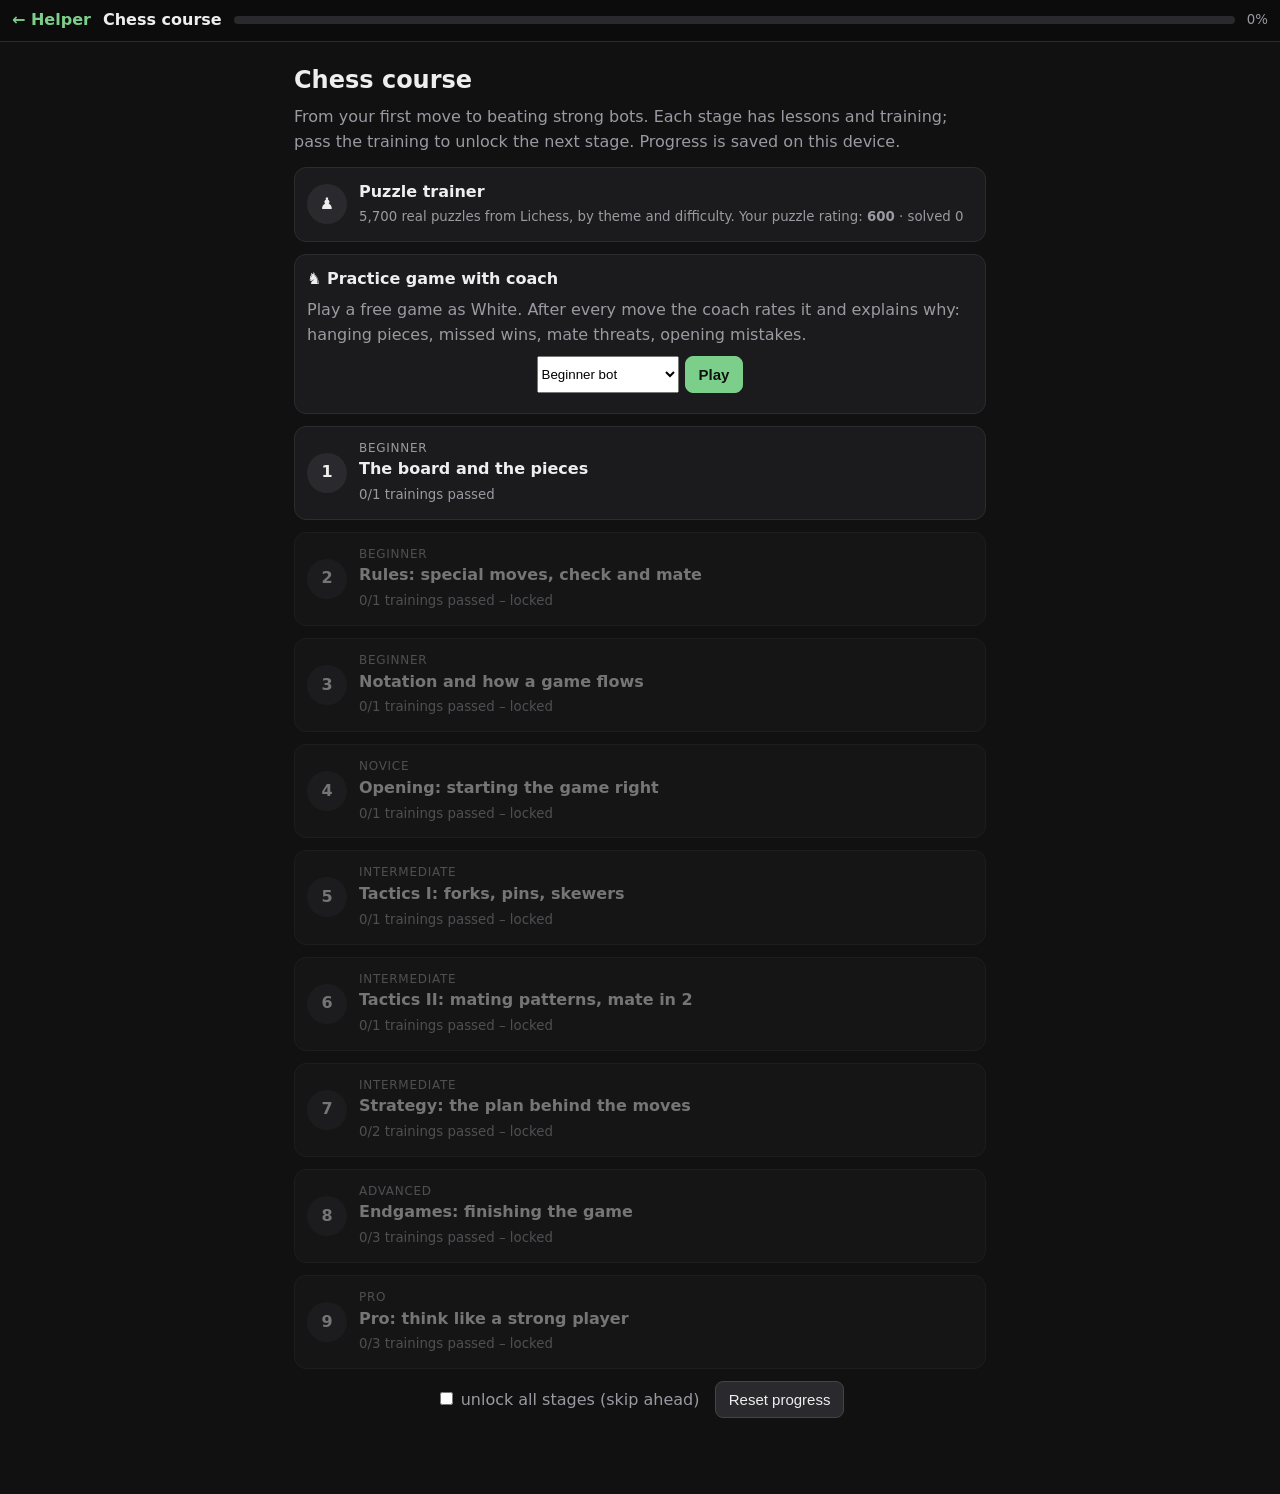
==== commit f8dafd84: "Puzzle trainer: 5,700 Lichess puzzles (CC0) by theme and rating, adaptive puzzle rating, coach on mi" ====
--- a/learn.html
+++ b/learn.html
@@ -65,8 +65,8 @@
 // o: {pieces, hl:{sq:cls}, dots:[], rings:[], picks:[], onTap}
 function draw(el,fen,o={}){
   const P=o.pieces||parseFen(fen);el.innerHTML='';el.className='b';
-  for(let r=0;r<8;r++)for(let c=0;c<8;c++){
-    const k=7-r,sq=sqName(c,k),d=document.createElement('div');
+  for(let r=0;r<8;r++)for(let cc=0;cc<8;cc++){
+    const c=o.flip?7-cc:cc,k=o.flip?r:7-r,sq=sqName(c,k),d=document.createElement('div');
     let cls='c '+((c+k)%2?'l':'d');
     if(o.hl&&o.hl[sq])cls+=' '+o.hl[sq];
     if(o.picks&&o.picks.includes(sq))cls+=' pick';
@@ -74,7 +74,7 @@
     if(o.rings&&o.rings.includes(sq))cls+=' ring';
     d.className=cls;
     const p=P[sq];if(p){const s=document.createElement('span');s.className=p==p.toUpperCase()?'w':'k';s.textContent=GL[p.toLowerCase()];d.appendChild(s)}
-    if(c==0||k==0){const t=document.createElement('i');t.className='coord';t.textContent=(c==0?(k+1):'')+(k==0?'abcdefgh'[c]:'');d.appendChild(t)}
+    if(cc==0||r==7){const t=document.createElement('i');t.className='coord';t.textContent=(cc==0?(k+1):'')+(r==7?'abcdefgh'[c]:'');d.appendChild(t)}
     if(o.onTap)d.onclick=()=>o.onTap(sq);
     el.appendChild(d);
   }
@@ -279,6 +279,9 @@
   updateBar();
   const app=$('app');
   app.innerHTML='<h1>Chess course</h1><p class="dim">From your first move to beating strong bots. Each stage has lessons and training; pass the training to unlock the next stage. Progress is saved on this device.</p>';
+  const pz=document.createElement('div');pz.className='card stage';
+  pz.innerHTML=`<div class="n">\u265f</div><div><b>Puzzle trainer</b><br><small>5,700 real puzzles from Lichess, by theme and difficulty. Your puzzle rating: <b>${Math.round(PST.rating)}</b> \u00b7 solved ${PST.solved}</small></div>`;
+  pz.onclick=()=>{location.hash='puzzles'};app.appendChild(pz);
   const pr=document.createElement('div');pr.className='card';
   pr.innerHTML=`<b>♞ Practice game with coach</b><p class="dim">Play a free game as White. After every move the coach rates it and explains why: hanging pieces, missed wins, mate threats, opening mistakes.</p>
   <div class="row"><select id="plvl"><option value="0">Beginner bot</option><option value="1">Easy bot</option><option value="2">Medium bot (~1500)</option><option value="3">Hard bot (~2000)</option><option value="4">Full strength</option></select><button class="pri">Play</button></div><div class="area"></div>`;
@@ -372,13 +375,13 @@
 };
 
 // shared interactive board: tap own piece then target; calls onMove(uci)
-function playBoard(bd,getPos,onMove,hl={}){
+function playBoard(bd,getPos,onMove,hl=()=>({}),flip=()=>false){
   let sel=null;
   const paint=()=>{const p=getPos();if(!p)return;
     const dots=sel?Object.keys(p.legal).filter(m=>m.startsWith(sel)).map(m=>m.slice(2,4)):[];
-    draw(bd,p.fen,{hl:sel?{...hl(),[sel]:'hC'}:hl(),dots,onTap:sq=>{
+    draw(bd,p.fen,{flip:flip(),hl:sel?{...hl(),[sel]:'hC'}:hl(),dots,onTap:sq=>{
       const p2=getPos();if(!p2||p2.busy)return;
-      if(sel){const m=Object.keys(p2.legal).find(u=>u.startsWith(sel+sq));if(m){sel=null;onMove(m);return}}
+      if(sel){const ks=Object.keys(p2.legal),m=ks.find(u=>u==sel+sq+'q')||ks.find(u=>u.startsWith(sel+sq));if(m){sel=null;onMove(m);return}}
       sel=Object.keys(p2.legal).some(u=>u.startsWith(sq))?sq:null;paint()}})};
   return paint;
 }
@@ -455,7 +458,90 @@
   start();
 };
 
+/* ================= puzzle trainer (Lichess puzzle database, CC0) ================= */
+let PST={rating:600,solved:0,failed:0,streak:0,best:0,n:0,recent:[]};
+try{Object.assign(PST,JSON.parse(localStorage.pzStats||'{}'))}catch(e){}
+const savePst=()=>{try{localStorage.pzStats=JSON.stringify(PST)}catch(e){}};
+let PUZ=null;
+const THEMES=[['','All themes'],['mateIn1','Mate in 1'],['mateIn2','Mate in 2'],['mateIn3','Mate in 3'],['fork','Fork'],['pin','Pin'],['skewer','Skewer'],
+ ['discoveredAttack','Discovered attack'],['hangingPiece','Hanging piece'],['backRankMate','Back-rank mate'],['sacrifice','Sacrifice'],['deflection','Deflection'],
+ ['attraction','Attraction'],['doubleCheck','Double check'],['trappedPiece','Trapped piece'],['promotion','Promotion'],['advancedPawn','Advanced pawn'],
+ ['defensiveMove','Defensive move'],['quietMove','Quiet move'],['zugzwang','Zugzwang'],['opening','Opening'],['middlegame','Middlegame'],
+ ['endgame','Endgame'],['rookEndgame','Rook endgame'],['pawnEndgame','Pawn endgame'],['queenEndgame','Queen endgame']];
+const TNAME=Object.fromEntries(THEMES);
+
+async function trainer(){
+  const app=$('app');updateBar();
+  app.innerHTML=`<p><a href="#" style="color:var(--acc)">&larr; Course</a></p><h1>Puzzle trainer</h1>
+  <div class="card" id="pzstats"></div>
+  <div class="row"><select id="pztheme">${THEMES.map(([k,v])=>`<option value="${k}">${v}</option>`).join('')}</select></div>
+  <div class="msg" id="pzmsg">Loading puzzles…</div><div id="pzbd"></div><div class="msg" id="pzinfo" style="font-weight:400"></div>
+  <div class="row" id="pzrow"></div><p class="dim" style="font-size:13px;text-align:center">Puzzles from the free <a style="color:var(--acc)" href="https://database.lichess.org/#puzzles">Lichess puzzle database</a> (CC0). Your rating goes up when you solve on the first try and down when you miss or use a hint.</p>`;
+  try{$('pztheme').value=localStorage.pzTheme||''}catch(e){}
+  $('pztheme').onchange=()=>{try{localStorage.pzTheme=$('pztheme').value}catch(e){};next()};
+  if(!PUZ)PUZ=await (await fetch('/puzzles.json')).json();
+  let z=null,P=null,idx=0,rated=false,hinted=false,last={},flip=false;
+  const msg=$('pzmsg'),info=$('pzinfo'),row=$('pzrow'),bd=$('pzbd');
+  const paint=playBoard(bd,()=>P,move,()=>last,()=>flip);
+  const stats=()=>{const t=PST.solved+PST.failed;$('pzstats').innerHTML=`Rating <b style="font-size:20px">${Math.round(PST.rating)}</b> &nbsp; Solved ${PST.solved} &nbsp; Accuracy ${t?Math.round(100*PST.solved/t):0}% &nbsp; Streak ${PST.streak} (best ${PST.best})`};
+  function rate(win){ // Elo update, once per puzzle
+    if(rated)return;rated=true;
+    const E=1/(1+Math.pow(10,(z[3]-PST.rating)/400)),K=PST.n<20?60:32;
+    PST.rating=Math.max(100,PST.rating+K*((win&&!hinted?1:0)-E));PST.n++;
+    if(win&&!hinted){PST.solved++;PST.streak++;PST.best=Math.max(PST.best,PST.streak)}else{PST.failed++;PST.streak=0}
+    PST.recent=[z[0],...PST.recent].slice(0,400);savePst();stats();
+  }
+  function pick(){
+    const th=$('pztheme').value,pool=PUZ.filter(p=>(!th||p[4].includes(th))&&!PST.recent.includes(p[0]));
+    for(const w of [125,250,500,5000]){const c=pool.filter(p=>Math.abs(p[3]-PST.rating)<=w);if(c.length>=3)return c[Math.floor(Math.random()*c.length)]}
+    return pool[Math.floor(Math.random()*pool.length)]||PUZ[Math.floor(Math.random()*PUZ.length)];
+  }
+  async function next(){
+    z=pick();idx=0;rated=false;hinted=false;
+    P=await api('/t/pos',{fen:z[1]});flip=P.turn=='b';last={[z[5].slice(0,2)]:'hB',[z[5].slice(2,4)]:'hB'};paint();
+    msg.className='msg';msg.textContent=`${P.turn=='w'?'White':'Black'} to move – find the best move`;
+    info.innerHTML=`<small>Puzzle rating ${z[3]} · red = opponent's last move</small>`;
+    row.innerHTML='<button>Hint</button><button>Show solution</button><button>Skip</button>';
+    row.children[0].onclick=()=>{hinted=true;last={[z[2][idx].slice(0,2)]:'hC'};paint();info.innerHTML='<small>Hint: move the highlighted piece (counts as a miss for your rating).</small>'};
+    row.children[1].onclick=()=>{rate(false);showSolution()};
+    row.children[2].onclick=next;
+  }
+  async function apply(uci){const r=await api('/t/move',{fen:P.fen,uci,coach:0,reply:0});P=r.pos;last={[uci.slice(0,2)]:'hC',[uci.slice(2,4)]:'hA'};paint();return r}
+  async function move(uci){
+    const want=z[2][idx];P.busy=true;
+    if(uci.slice(0,4)==want.slice(0,4)){
+      await apply(want);idx++;
+      if(idx>=z[2].length)return solved();
+      info.innerHTML='<small>Correct! Keep going…</small>';P.busy=true;
+      await new Promise(r=>setTimeout(r,450));
+      const r=await apply(z[2][idx]);idx++;   // opponent's forced reply
+      last={[z[2][idx-1].slice(0,2)]:'hB',[z[2][idx-1].slice(2,4)]:'hB'};paint();
+      info.innerHTML=`<small>Opponent replied <b>${r.san}</b>. Your move.</small>`;return;
+    }
+    const r=await api('/t/move',{fen:P.fen,uci,coach:1,reply:0});
+    if(r.pos&&r.pos.mate){P=r.pos;last={[uci.slice(0,2)]:'hC',[uci.slice(2,4)]:'hA'};paint();return solved()}  // any checkmate counts
+    rate(false);P=r.pos;last={[uci.slice(0,2)]:'hB',[uci.slice(2,4)]:'hB'};P.busy=true;paint();
+    msg.className='msg no';msg.textContent=`Not the solution (${r.san}).`;
+    info.innerHTML=whyHtml(r.grade)||'';
+    row.innerHTML='<button class="pri">Show solution</button><button>Next puzzle</button>';
+    row.children[0].onclick=showSolution;row.children[1].onclick=next;
+  }
+  function solved(){
+    rate(true);P.busy=true;msg.className='msg ok';msg.textContent=hinted?'Solved (with hint).':'Solved! ✓';
+    info.innerHTML=`<small>Puzzle rating ${z[3]} · ${z[4].filter(t=>TNAME[t]).map(t=>TNAME[t]).join(', ')}</small>`;
+    row.innerHTML='<button class="pri">Next puzzle</button>';row.children[0].onclick=next;
+  }
+  async function showSolution(){
+    row.innerHTML='';P=await api('/t/pos',{fen:z[1]});paint();const sans=[];
+    for(const u of z[2]){await new Promise(r=>setTimeout(r,700));const r=await apply(u);sans.push(r.san)}
+    P.busy=true;msg.className='msg';msg.textContent='Solution: '+sans.join(' ');
+    info.innerHTML=`<small>Themes: ${z[4].filter(t=>TNAME[t]).map(t=>TNAME[t]).join(', ')||'tactics'}</small>`;
+    row.innerHTML='<button class="pri">Next puzzle</button>';row.children[0].onclick=next;
+  }
+  stats();next();
+}
+
 /* ================= router ================= */
-function route(){const m=location.hash.match(/^#s(\d+)/);m?stage(+m[1]-1):home();scrollTo(0,0)}
+function route(){const m=location.hash.match(/^#s(\d+)/);location.hash=='#puzzles'?trainer():m?stage(+m[1]-1):home();scrollTo(0,0)}
 addEventListener('hashchange',route);route();
 </script>
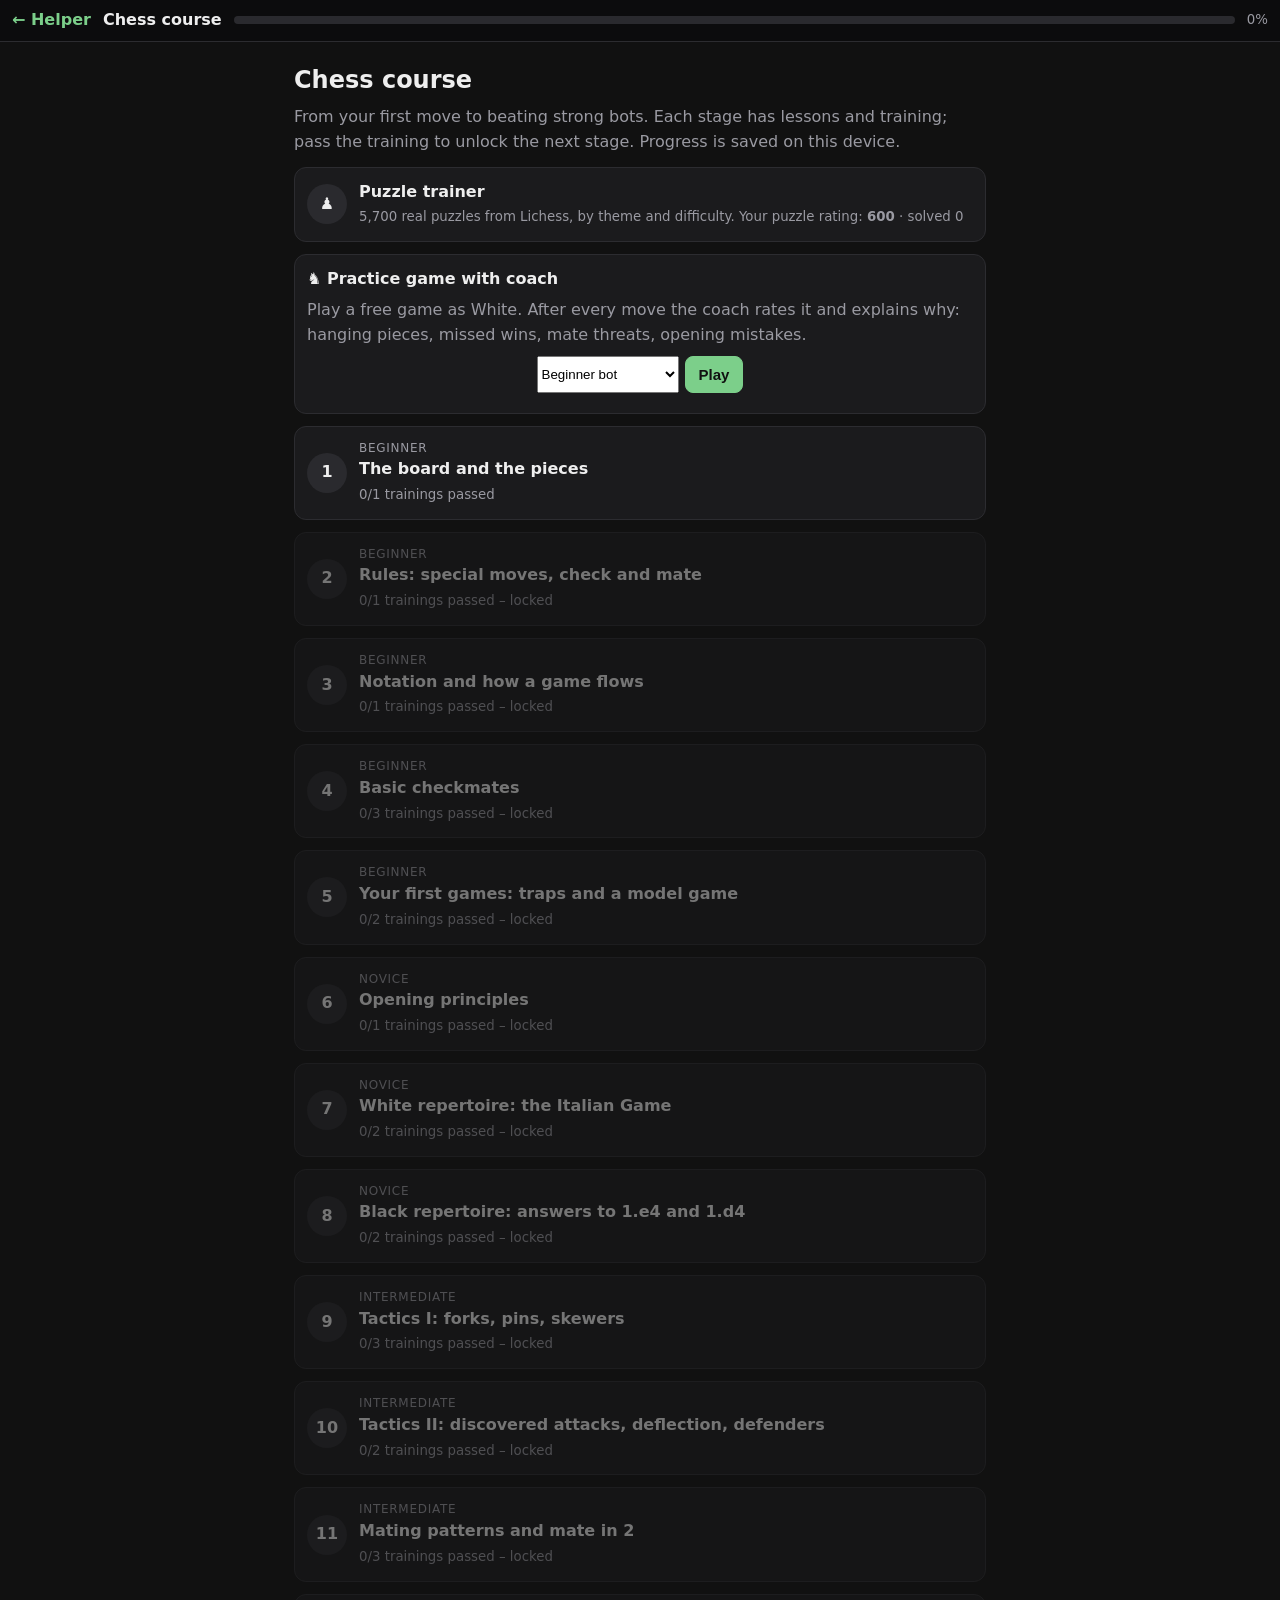
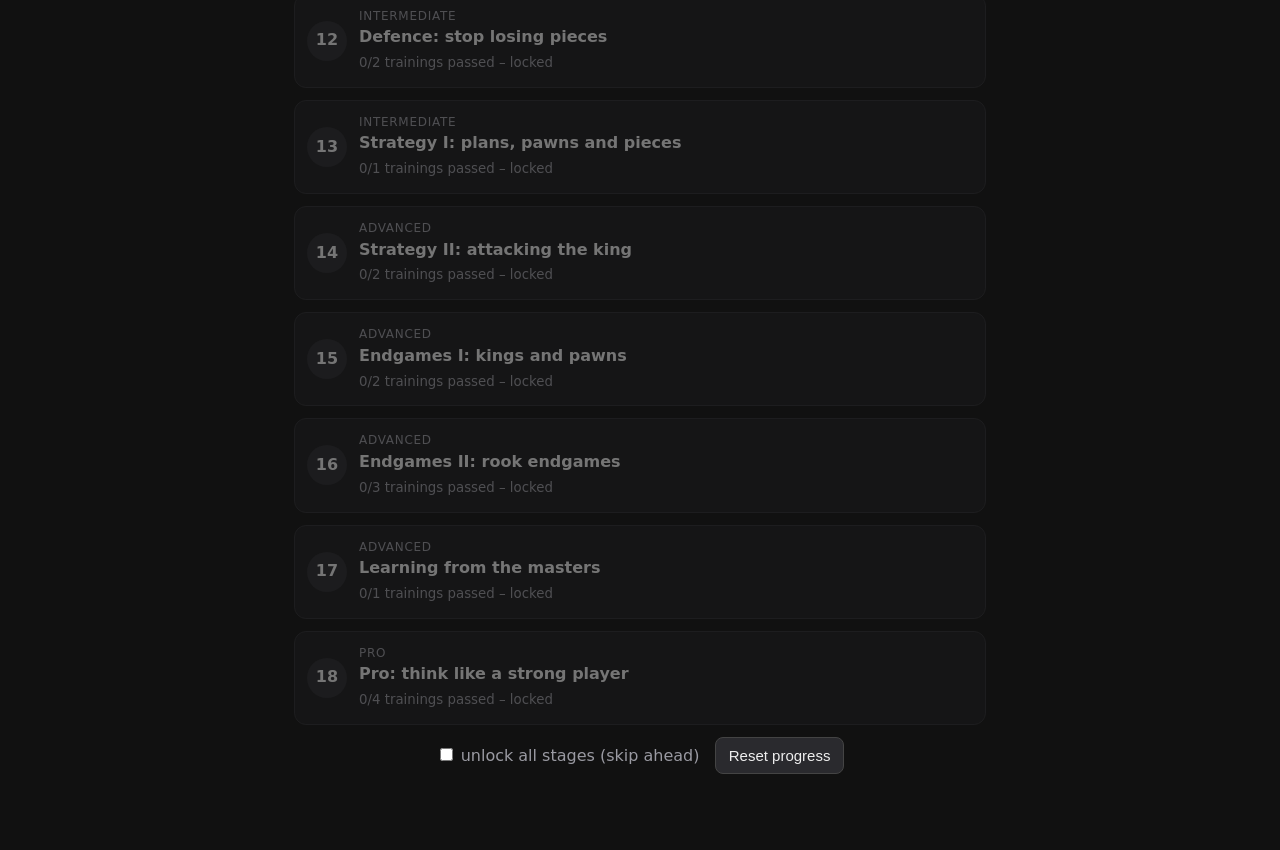
==== commit 0f91d5c7: "Expand course to 18 chapters: basic mates, model games, opening repertoires, advanced tactics, defen" ====
--- a/learn.html
+++ b/learn.html
@@ -97,9 +97,18 @@
   smother:['6rk/5Npp/8/8/8/8/8/6K1',{f7:'hA',h8:'hB'},'Smothered mate: the king is surrounded by its own pieces and the knight checks.'],
   ladder:['6k1/8/8/8/8/8/R7/1R2K3',{a2:'hC',b1:'hC'},'Ladder (lawnmower) mate: one rook cuts off a rank, the other checks on the next one. Here Ra7/Rb7 then mate on the 8th rank.'],
   endg:['4k3/8/4K3/4P3/8/8/8/8',{e6:'hA',e5:'hC',e8:'hB'},'King in front of its pawn on the 6th rank wins: e.g. Kd6 Kd8 e6 Ke8 e7 Kf7 Kd7.'],
+  greek:['rnbq1rk1/pppn1ppp/4p3/3pP3/1b1P4/2NB1N2/PPP2PPP/R1BQK2R',{d3:'hC',h7:'hB',f3:'hA',d1:'hA'},'Greek gift: Bxh7+! Kxh7 Ng5+ and Qh5 \u2013 the engine rates Bxh7+ as winning for White here (about +4.5).'],
+  iqp:['r1bq1rk1/pp2bppp/2n1pn2/8/3P4/2NB1N2/PP3PPP/R1BQ1RK1',{d4:'hC',e5:'hA',d5:'hB'},'White has an isolated d4-pawn: active pieces and the e5 outpost now, a possible weakness later. Black wants to blockade on d5.'],
+  outpost:['r2q1rk1/1p1nbppp/p2pbn2/3Np3/4P3/1N2BP2/PPP1B1PP/R2Q1RK1',{d5:'hA'},'The knight on d5 sits on an outpost: Black has no c-pawn and the e-pawn has passed, so no pawn can ever attack it.'],
+  bishop:['8/2k5/1p1p4/pPpPp3/P1P1P3/2K1B3/8/7b',{e3:'hA',h1:'hB'},'All Black pawns stand on dark squares, like Black\u2019s bishop on h1: a \u201cbad\u201d bishop with nothing to attack. White\u2019s bishop can target those pawns.'],
+  square:['k7/8/8/8/7p/8/3K4/8',{h4:'hB',d2:'hA',e3:'hC'},'White to move: Ke3! steps into the square of the h-pawn (e4\u2013h4\u2013h1\u2013e1) and catches it.'],
+  square_bad:['k7/8/8/8/7p/8/2K5/8',{h4:'hB',c2:'hA'},'One file further away: the king cannot reach the square in time, and the pawn queens.'],
+  keysq:['8/8/2k5/8/2K5/8/2P5/8',{b4:'hC',c4:'hA',d4:'hC'},'Key squares of the c2-pawn: b4, c4, d4. White\u2019s king already stands on one, so White wins whoever is to move.'],
+  passed:['8/5k2/8/1P6/8/8/5K2/8',{b5:'hA',f7:'hB'},'A passed pawn far from the enemy king: Black\u2019s king is outside the square and cannot catch it.'],
   oppo:['8/8/4k3/8/4K3/4P3/8/8',{e4:'hA',e6:'hB'},'Opposition: kings face each other with one square between. The side NOT to move has the opposition – the other king must give way.']
 };
 function renderFigs(root){
+  root.querySelectorAll('[data-game]').forEach(h=>viewer(h,h.dataset.game,h.dataset.flip=='1'));
   root.querySelectorAll('[data-fig]').forEach(h=>{
     const [fen,hl,cap]=FIGS[h.dataset.fig];h.innerHTML='';
     const b=document.createElement('div');h.appendChild(b);draw(b,fen,{hl});
@@ -141,25 +150,27 @@
 
 /* ================= curriculum ================= */
 const STAGES=[
+/* ---------------- BEGINNER ---------------- */
 {t:'The board and the pieces',lvl:'Beginner',html:`
-<p><b>Goal of chess:</b> checkmate the enemy king &ndash; attack it so it cannot escape. White moves first, then players alternate. You must move every turn.</p>
+<p><b>Goal of chess:</b> checkmate the enemy king &ndash; attack it so it cannot escape. White moves first, then players alternate. You must move every turn; you cannot pass.</p>
 <div data-fig="start"></div>
 <ul><li>Each side: 1 king, 1 queen, 2 rooks, 2 bishops, 2 knights, 8 pawns.</li>
-<li>Columns are <b>files</b> a&ndash;h, rows are <b>ranks</b> 1&ndash;8. Every square has a name, like <code>e4</code>.</li>
-<li>You capture by moving onto an enemy piece. You can never capture your own.</li></ul>
+<li>Columns are <b>files</b> a&ndash;h, rows are <b>ranks</b> 1&ndash;8. Every square has a name, like <code>e4</code>. White starts on ranks 1&ndash;2, Black on 7&ndash;8.</li>
+<li>Diagonals run corner to corner; the long diagonals a1&ndash;h8 and h1&ndash;a8 are the most important.</li>
+<li>You capture by moving onto an enemy piece (pawns capture differently). You can never capture your own pieces, and pieces (except the knight) cannot jump over others.</li></ul>
 <h3>How each piece moves</h3><div id="explorer"></div>
 <h3>Piece values</h3>
 <table><tr><th>Pawn</th><th>Knight</th><th>Bishop</th><th>Rook</th><th>Queen</th><th>King</th></tr><tr><td>1</td><td>3</td><td>3</td><td>5</td><td>9</td><td>&infin;</td></tr></table>
-<div class="tip">Use values to judge trades: a rook (5) for a knight (3) loses 2 points. Never give pieces away for nothing.</div>`,
+<div class="tip">Use values to judge trades: a rook (5) for a knight (3) loses 2 points (&ldquo;losing the exchange&rdquo;). Two minor pieces (6) are usually better than a rook and a pawn (6) in the middlegame because they cooperate.</div>`,
 drills:[{id:'targets',t:'Where can it go?',d:'A piece appears on an empty board. Tap every square it can move to, then press Check. Get 5 right to pass.',type:'targets',need:5}]},
 
 {t:'Rules: special moves, check and mate',lvl:'Beginner',html:`
-<h3>Castling</h3><p>King moves <b>two squares</b> toward a rook; the rook jumps over to the other side. Only if neither piece has moved, nothing is between them, you are not in check, and the king does not pass through an attacked square. Castle early &ndash; it hides your king and activates your rook.</p><div data-fig="castle"></div>
-<h3>En passant</h3><p>If an enemy pawn moves two squares and lands right beside your pawn, you may capture it as if it moved one square &ndash; only on the very next move.</p><div data-fig="ep"></div>
-<h3>Promotion</h3><p>A pawn reaching the last rank becomes a queen, rook, bishop or knight (almost always a queen).</p><div data-fig="promo"></div>
-<h3>Check</h3><p>The king is attacked. You must escape immediately: <b>move the king</b>, <b>block</b>, or <b>capture</b> the attacker. Knight checks cannot be blocked.</p><div data-fig="check"></div>
-<h3>Checkmate</h3><p>Check with no escape &ndash; the game is over.</p><div data-fig="mate"></div>
-<h3>Draws</h3><ul><li><b>Stalemate</b>: the side to move has no legal move and is <i>not</i> in check.</li><li>Threefold repetition, the 50-move rule, insufficient material (e.g. king vs king), or agreement.</li></ul><div data-fig="stale"></div>`,
+<h3>Castling</h3><p>The king moves <b>two squares</b> toward a rook and the rook jumps to the square the king crossed. Allowed only if: neither piece has moved yet, nothing stands between them, you are <b>not in check</b>, and the king does not pass through or land on an attacked square. Castle early &ndash; it hides your king and activates your rook.</p><div data-fig="castle"></div>
+<h3>En passant</h3><p>If an enemy pawn moves two squares from its start and lands right beside your pawn, you may capture it as if it had moved one square &ndash; only on the very next move.</p><div data-fig="ep"></div>
+<h3>Promotion</h3><p>A pawn reaching the last rank becomes a queen, rook, bishop or knight of your choice (you can have two queens). Almost always choose a queen.</p><div data-fig="promo"></div>
+<h3>Check</h3><p>The king is attacked. You must escape immediately in one of three ways: <b>move the king</b>, <b>block</b> the line, or <b>capture</b> the attacker. A knight's check cannot be blocked. You may never make a move that leaves your own king in check.</p><div data-fig="check"></div>
+<h3>Checkmate</h3><p>Check with no legal escape &ndash; the game is over.</p><div data-fig="mate"></div>
+<h3>Draws</h3><ul><li><b>Stalemate</b>: the side to move has no legal move and is <i>not</i> in check.</li><li><b>Threefold repetition</b> of the same position.</li><li><b>50-move rule</b>: 50 moves each without a capture or pawn move.</li><li><b>Insufficient material</b>: e.g. king vs king, king + bishop vs king, king + knight vs king.</li><li><b>Agreement</b> between the players.</li></ul><div data-fig="stale"></div>`,
 drills:[{id:'classify',t:'Check, mate or stalemate?',d:'Look at each position (side to move is shown) and pick the right answer. 8 of 10 to pass.',type:'classify',need:8,
  fens:['4k3/8/8/8/8/8/8/4R1K1 b - - 0 1','R5k1/5ppp/8/8/8/8/8/6K1 b - - 0 1','7k/5Q2/6K1/8/8/8/8/8 b - - 0 1','rnbqkbnr/pppppppp/8/8/4P3/8/PPPP1PPP/RNBQKBNR b KQkq - 0 1','4k3/8/3N4/8/8/8/8/4K3 b - - 0 1','rnb1kbnr/pppp1ppp/8/4p3/6Pq/5P2/PPPPP2P/RNBQKBNR w KQkq - 1 3','k7/2Q5/1K6/8/8/8/8/8 b - - 0 1','r1bqkbnr/pppp1ppp/2n5/4p3/2B1P3/5N2/PPPP1PPP/RNBQK2R b KQkq - 3 3','6rk/5Npp/8/8/8/8/8/6K1 b - - 0 1','4k3/8/8/1B6/8/8/8/4K3 b - - 0 1']}]},
 
@@ -167,105 +178,197 @@
 <table><tr><th>Symbol</th><th>Meaning</th></tr>
 <tr><td><code>e4</code></td><td>Pawn moves to e4 (pawns have no letter)</td></tr>
 <tr><td><code>N B R Q K</code></td><td>Knight, Bishop, Rook, Queen, King &ndash; <code>Nf3</code> = knight to f3</td></tr>
-<tr><td><code>x</code></td><td>Capture: <code>Bxc6</code>; pawn captures use the file: <code>exd5</code></td></tr>
+<tr><td><code>x</code></td><td>Capture: <code>Bxc6</code>; pawn captures name the file: <code>exd5</code></td></tr>
 <tr><td><code>+</code> / <code>#</code></td><td>Check / checkmate</td></tr>
 <tr><td><code>O-O</code> / <code>O-O-O</code></td><td>Castle kingside / queenside</td></tr>
 <tr><td><code>e8=Q</code></td><td>Promotion to a queen</td></tr>
-<tr><td><code>Nbd2</code></td><td>Which knight: the one from the b-file</td></tr></table>
-<h3>The three phases</h3><ol><li><b>Opening</b> (first ~10&ndash;15 moves): develop pieces, fight for the centre, castle.</li><li><b>Middlegame</b>: plans, attacks, tactics.</li><li><b>Endgame</b>: few pieces left; kings become active, pawns race to promote.</li></ol>`,
+<tr><td><code>Nbd2</code>, <code>R1e2</code></td><td>Which piece, when two can go to the same square (by file or rank)</td></tr>
+<tr><td><code>!</code> <code>?</code> <code>!!</code> <code>??</code></td><td>Good move, mistake, brilliant, blunder</td></tr></table>
+<p>A game is written in move pairs: <code>1. e4 e5 2. Nf3 Nc6</code>. &ldquo;1...Nc6&rdquo; with three dots means a Black move.</p>
+<h3>The three phases</h3><ol><li><b>Opening</b> (first ~10&ndash;15 moves): develop pieces, fight for the centre, castle.</li><li><b>Middlegame</b>: plans, attacks, tactics. Most games are decided here.</li><li><b>Endgame</b>: few pieces left; kings become active, pawns race to promote.</li></ol>`,
 drills:[{id:'notation',t:'Name that move',d:'A move is highlighted (yellow = from, green = to). Pick its correct notation. 5 of 6 to pass.',type:'notation',need:5,rounds:6,
  fens:['rnbqkbnr/pppppppp/8/8/8/8/PPPPPPPP/RNBQKBNR w KQkq - 0 1','r1bqkbnr/pppp1ppp/2n5/4p3/2B1P3/5N2/PPPP1PPP/RNBQK2R w KQkq - 4 4','r1bqk2r/pppp1ppp/2n2n2/2b1p3/2B1P3/2NP1N2/PPP2PPP/R1BQK2R w KQkq - 1 6','rnbqkb1r/ppp2ppp/4pn2/3p4/2PP4/2N5/PP2PPPP/R1BQKBNR w KQkq - 2 4','r2qkb1r/pp1n1ppp/2p1pn2/3p1b2/2PP4/2N1PN2/PP3PPP/R1BQKB1R w KQkq - 0 7']}]},
 
-{t:'Opening: starting the game right',lvl:'Novice',html:`
+{t:'Basic checkmates',lvl:'Beginner',html:`
+<p>Before anything else, you must be able to <b>finish a won game</b>. These mates appear again and again.</p>
+<h3>Two rooks: the ladder</h3><p>One rook cuts the king off along a rank, the other checks on the next rank; swap roles and walk the king to the edge. Keep the rooks far from the enemy king so it cannot attack them.</p><div data-fig="ladder"></div>
+<h3>King + queen vs king</h3><ol><li>Place the queen a <b>knight's jump</b> away from the enemy king &ndash; this shrinks its box.</li><li>Keep mirroring the king with the queen until it is on the edge.</li><li><b>Stop</b> and bring your own king up (the queen alone can't mate).</li><li>Mate on the edge with the queen protected by the king. <b>Every move, check it is not stalemate!</b></li></ol>
+<h3>King + rook vs king</h3><ol><li>Use the rook to cut the king off (a &ldquo;box&rdquo;).</li><li>Bring your king close, facing the enemy king (opposition).</li><li>When the kings face each other, give a rook check: the king must retreat one rank.</li><li>Repeat until it reaches the edge, then mate. Make a waiting rook move when you need to pass the move.</li></ol>
+<h3>Back-rank mate</h3><div data-fig="mate"></div>`,
+drills:[
+ {id:'rr',t:'Mate with two rooks',d:'Checkmate within 12 moves using the ladder technique.',type:'play',level:4,goal:'mate',max:12,fen:'8/8/8/4k3/8/8/8/R3K2R w - - 0 1'},
+ {id:'kq',t:'Mate with king + queen',d:'Checkmate the lone king within 20 moves. Avoid stalemate!',type:'play',level:4,goal:'mate',max:20,fen:'8/8/8/4k3/8/8/8/3QK3 w - - 0 1'},
+ {id:'kr',t:'Mate with king + rook',d:'Checkmate within 35 moves using king and rook.',type:'play',level:4,goal:'mate',max:35,fen:'8/8/8/4k3/8/8/8/R3K3 w - - 0 1'}]},
+
+{t:'Your first games: traps and a model game',lvl:'Beginner',html:`
+<p>Step through these games with the arrows. Read the comment on each move &ndash; they show the most common beginner mistakes and the ideas that punish them.</p>
+<h3>Fool's mate</h3><div data-game="fools"></div>
+<h3>Scholar's mate</h3><div data-game="scholars"></div>
+<h3>Legal's mate</h3><div data-game="legal"></div>
+<h3>A model game: Morphy's Opera Game</h3><p>Played in 1858 at the opera in Paris. Watch how White <b>develops every piece</b> while Black wastes time &ndash; then opens lines against the uncastled king.</p><div data-game="opera"></div>
+<div class="tip">Lessons: develop before attacking, don't grab material while behind in development, castle early, and look for checks and captures.</div>`,
+drills:[
+ {id:'opera_line',t:'Play like Morphy',d:'Replay the Opera Game as White: find Morphy’s moves. Wrong moves are shown and you try again. Pass with at most 4 mistakes.',type:'line',game:'opera',side:'w',allow:4},
+ {id:'beat0',t:'Beat the beginner bot',d:'Win a full game as White against the weakest bot. The coach comments on each move.',type:'play',level:0,goal:'win',max:120}]},
+
+/* ---------------- NOVICE ---------------- */
+{t:'Opening principles',lvl:'Novice',html:`
 <ol><li><b>Control the centre</b> (e4, d4, e5, d5) with pawns and pieces.</li>
-<li><b>Develop</b> knights and bishops early &ndash; each move brings a new piece out.</li>
+<li><b>Develop</b> knights and bishops early, knights usually before bishops &ndash; each move brings a new piece out.</li>
 <li><b>Castle</b> within the first ~10 moves.</li>
-<li><b>Don’t move the same piece twice</b> without a reason.</li>
+<li><b>Don’t move the same piece twice</b> without a reason, and don't make too many pawn moves.</li>
 <li><b>Keep the queen home</b> until the minor pieces are out.</li>
-<li><b>Connect your rooks</b> (nothing between them on the back rank).</li></ol>
+<li><b>Connect your rooks</b> (nothing between them on the back rank), then put them on open files.</li>
+<li><b>Don't grab pawns</b> if it costs you development &ndash; time is a resource.</li></ol>
 <div data-fig="open"></div>
-<h3>Openings worth knowing (names only for now)</h3>
-<ul><li><b>Italian Game</b> 1.e4 e5 2.Nf3 Nc6 3.Bc4 &ndash; simple and classical.</li>
-<li><b>Ruy Lopez</b> 1.e4 e5 2.Nf3 Nc6 3.Bb5 &ndash; deeper strategic pressure.</li>
-<li><b>Sicilian</b> 1.e4 c5 &ndash; Black’s fighting reply.</li>
-<li><b>Queen’s Gambit</b> 1.d4 d5 2.c4 &ndash; solid central play.</li>
-<li><b>London System</b> 1.d4, Bf4, e3, Nf3 &ndash; same setup against almost anything.</li></ul>
-<div class="warn"><b>Scholar’s mate:</b> 1.e4 e5 2.Qh5 Nc6 3.Bc4 Nf6?? 4.Qxf7#. Always defend f7 (f2 as White).</div>`,
-drills:[{id:'opening',t:'Opening coach',d:'Play the first 12 moves as White against an easy bot. Pass if you castle, develop at least 3 minor pieces and make no blunder. The coach rates every move.',type:'play',level:1,goal:'opening',max:12}]},
-
+<h3>Why it works</h3><p>Pieces in the centre control more squares. A developed army can attack and defend faster. An uncastled king in an open centre is the most common reason beginners lose quickly &ndash; you saw it in the Opera Game.</p>
+<div class="warn">Every opening move should do at least one job: develop, control the centre, or make the king safe.</div>`,
+drills:[{id:'opening',t:'Opening coach',d:'Play the first 12 moves as White against an easy bot. Pass if you castle, develop at least 3 minor pieces and make no blunder.',type:'play',level:1,goal:'opening',max:12}]},
+
+{t:'White repertoire: the Italian Game',lvl:'Novice',html:`
+<p>One opening, understood well, is worth more than ten memorised. The <b>Italian Game</b> (1.e4 e5 2.Nf3 Nc6 3.Bc4) follows every principle and leads to positions with clear plans.</p>
+<h3>Main plan: Giuoco Pianissimo</h3><p>White builds slowly: c3 and d3, castles, Re1, Bb3, h3, then the famous knight route <b>Nbd2–f1–g3</b>. Later d3–d4 or a kingside attack with Nf5/Nh5.</p><div data-game="italian"></div>
+<h3>If Black plays 3...Nf6: the Two Knights</h3><p>4.Ng5 attacks f7 twice. If Black replies 5...Nxd5? the <b>Fried Liver</b> sacrifice Nxf7! drags the king out. The correct defence is 5...Na5.</p><div data-game="twoknights"></div>
+<div class="tip">Against other Black replies (1...c5, 1...e6, 1...c6) just follow the principles: Nf3, d4, Nc3, Bc4/Bd3, castle.</div>`,
+drills:[
+ {id:'italian_line',t:'Play the Italian from memory',d:'Play White’s moves of the Giuoco Pianissimo. Wrong moves are corrected. Pass with at most 1 mistake.',type:'line',game:'italian',side:'w',allow:1},
+ {id:'fried_line',t:'Play the Fried Liver attack',d:'Play White’s moves of the Two Knights / Fried Liver line. Pass with at most 1 mistake.',type:'line',game:'twoknights',side:'w',allow:1}]},
+
+{t:'Black repertoire: answers to 1.e4 and 1.d4',lvl:'Novice',html:`
+<h3>Against 1.e4: play 1...e5</h3><p>Symmetrical and principled. Against the Italian, mirror White's ideas (...Bc5, ...Nf6, ...d6, castle). Against the <b>Ruy Lopez</b> (3.Bb5) use the Morphy Defence 3...a6 and the closed system below: ...b5, ...d6, castle, then ...Na5 and ...c5 to gain space on the queenside.</p><div data-game="ruy" data-flip="1"></div>
+<h3>Against 1.d4: the Queen's Gambit Declined</h3><p>1...d5 and 2...e6. Black holds the centre, develops calmly and frees the position with Capablanca's ...dxc4 and ...Nd5 to trade pieces.</p><div data-game="qgd" data-flip="1"></div>
+<h3>Bonus for White: the London System</h3><p>If you prefer 1.d4: d4, Bf4, e3, Nf3, c3, Nbd2, Bd3, castle. The same setup against almost anything.</p><div data-game="london"></div>`,
+drills:[
+ {id:'ruy_line',t:'Defend the Ruy Lopez as Black',d:'Play Black’s moves of the Closed Ruy Lopez. Pass with at most 1 mistake.',type:'line',game:'ruy',side:'b',allow:1},
+ {id:'qgd_line',t:'Play the Queen’s Gambit Declined as Black',d:'Play Black’s moves of the QGD. Pass with at most 1 mistake.',type:'line',game:'qgd',side:'b',allow:1}]},
+
+/* ---------------- INTERMEDIATE ---------------- */
 {t:'Tactics I: forks, pins, skewers',lvl:'Intermediate',html:`
 <p>Most games below master level are decided by <b>tactics</b>: short forcing sequences that win material or mate.</p>
-<h3>Fork</h3><p>One piece attacks two targets at once.</p><div data-fig="fork"></div>
-<h3>Pin</h3><p>A piece can’t move because it shields something more valuable.</p><div data-fig="pin"></div>
-<h3>Skewer</h3><p>Attack the valuable piece first; when it moves, take what’s behind.</p><div data-fig="skewer"></div>
-<h3>Discovered attack</h3><p>Move one piece to unleash an attack from the piece behind it.</p><div data-fig="disc"></div>
+<h3>Fork</h3><p>One piece attacks two targets at once. Knights, queens and pawns are great forkers. Look for undefended pieces and the enemy king on squares a knight's jump apart.</p><div data-fig="fork"></div>
+<h3>Pin</h3><p>A piece can't move because it shields something more valuable. <b>Absolute pin</b> (to the king): moving is illegal. <b>Relative pin</b> (to the queen): moving loses material. Attack the pinned piece again &ndash; it can't run.</p><div data-fig="pin"></div>
+<h3>Skewer</h3><p>The reverse of a pin: attack the valuable piece first; when it moves, take what's behind.</p><div data-fig="skewer"></div>
 <div class="tip"><b>CCT before every move:</b> look at all <b>C</b>hecks, <b>C</b>aptures and <b>T</b>hreats &ndash; for you and for your opponent.</div>`,
-drills:[{id:'tactics1',t:'Tactics puzzles',d:'White to move. Find the winning move (mate or win material). The engine checks your answer. Solve 7 of 9 on the first try.',type:'puzzles',need:7,list:[
+drills:[
+ {id:'tactics1',t:'Tactics puzzles',d:'White to move. Find the winning move (mate or win material). The engine checks your answer. Solve 7 of 9 on the first try.',type:'puzzles',need:7,list:[
  {fen:'6k1/5ppp/8/8/8/8/8/R5K1 w - - 0 1',goal:'mate',n:1},{fen:'r3k3/pp4pp/8/3N4/8/8/PP4PP/6K1 w - - 0 1',goal:'win'},
  {fen:'6k1/5ppp/8/8/8/8/5PPP/3Q2K1 w - - 0 1',goal:'mate',n:1},{fen:'2q3k1/5ppp/8/3N4/8/8/5PPP/6K1 w - - 0 1',goal:'win'},
  {fen:'4k3/8/2n5/1B6/3P4/8/8/4K3 w - - 0 1',goal:'win'},{fen:'k7/8/1K6/8/8/8/7Q/8 w - - 0 1',goal:'mate',n:1},
  {fen:'8/1q4pp/8/3k4/8/8/PP6/5BK1 w - - 0 1',goal:'win'},{fen:'q3k3/5ppp/8/8/4B3/8/5PPP/4R1K1 w - - 0 1',goal:'win'},
- {fen:'7k/R7/8/8/8/8/8/1R2K3 w - - 0 1',goal:'mate',n:1}]}]},
-
-{t:'Tactics II: mating patterns, mate in 2',lvl:'Intermediate',html:`
+ {fen:'7k/R7/8/8/8/8/8/1R2K3 w - - 0 1',goal:'mate',n:1}]},
+ {id:'pz_fork',t:'Real puzzles: forks',d:'10 real fork puzzles (rating 600–1400). Solve 7.',type:'pzset',theme:'fork',min:600,max:1400,count:10,need:7},
+ {id:'pz_pin',t:'Real puzzles: pins',d:'10 real pin puzzles (rating 600–1500). Solve 7.',type:'pzset',theme:'pin',min:600,max:1500,count:10,need:7}]},
+
+{t:'Tactics II: discovered attacks, deflection, defenders',lvl:'Intermediate',html:`
+<h3>Discovered attack and double check</h3><p>Move one piece out of the way to unleash the piece behind it. If the moving piece also attacks something (or gives check), the opponent faces two threats at once. A <b>double check</b> can only be answered by moving the king.</p><div data-fig="disc"></div>
+<h3>Deflection</h3><p>Force a defender away from its duty, often with a sacrifice or a check. Example: the queen guards the back rank &ndash; attack the queen with tempo and the rank falls.</p>
+<h3>Attraction (decoy)</h3><p>Sacrifice to drag a piece (often the king) onto a bad square, where a fork or mate follows. The Fried Liver Nxf7 is a decoy.</p>
+<h3>Removing the defender &amp; overloading</h3><p>If one piece defends two things, it is <b>overloaded</b>: capture one, and it can't hold the other. Or simply capture/chase the defender.</p>
+<h3>Intermezzo (in-between move)</h3><p>Before making the expected recapture, insert a check or bigger threat first.</p>
+<h3>Counting exchanges</h3><p>On a square, count attackers and defenders. If you have more attackers and the trades are equal or favourable in value, you win material. Always start capturing with your <b>least valuable</b> piece.</p>`,
+drills:[
+ {id:'pz_disc',t:'Real puzzles: discovered attacks',d:'10 puzzles (rating 800–1600). Solve 6.',type:'pzset',theme:'discoveredAttack',min:800,max:1600,count:10,need:6},
+ {id:'pz_defl',t:'Real puzzles: deflection',d:'10 puzzles (rating 900–1700). Solve 6.',type:'pzset',theme:'deflection',min:900,max:1700,count:10,need:6}]},
+
+{t:'Mating patterns and mate in 2',lvl:'Intermediate',html:`
 <p>Strong players recognise <b>patterns</b> instantly. Learn these and look for them every game.</p>
-<h3>Back-rank mate</h3><div data-fig="mate"></div>
+<h3>Back-rank mate</h3><div data-fig="mate"></div><p>Defence: make a <i>luft</i> (escape square) with h3/h6 when you have time.</p>
 <h3>Ladder mate</h3><div data-fig="ladder"></div>
-<h3>Smothered mate</h3><div data-fig="smother"></div>
-<h3>Deflection / sacrifice</h3><p>Sometimes you <b>give up material</b> to drag a defender away, then mate. Example idea: Qe8+! Rxe8, Rxe8#.</p>
-<h3>How to calculate 2 moves deep</h3><ol><li>List forcing moves first: checks, captures, threats.</li><li>For each, find the opponent’s <b>best</b> reply (not the one you hope for).</li><li>Check if your follow-up still works.</li></ol>`,
-drills:[{id:'mate2',t:'Mate in 2',d:'White to move and mate in 2. The engine defends perfectly. Solve 3 of 4.',type:'puzzles',need:3,list:[
+<h3>Smothered mate</h3><div data-fig="smother"></div><p>Often prepared with a queen sacrifice on g8/g1 that forces the rook to block the king's last square.</p>
+<h3>Other patterns</h3><ul><li><b>Anastasia's mate</b>: knight on e7 + rook on the h-file.</li><li><b>Arabian mate</b>: rook and knight in the corner.</li><li><b>Boden's mate</b>: two bishops on crossing diagonals.</li><li><b>Damiano's / Greco's mate</b>: queen supported by a bishop or pawn next to the king.</li></ul>
+<h3>Calculating 2 moves deep</h3><ol><li>List forcing moves: checks, captures, threats.</li><li>For each, find the opponent's <b>best</b> reply (not the one you hope for).</li><li>Check your follow-up still works against every reply.</li></ol>`,
+drills:[
+ {id:'mate2',t:'Mate in 2',d:'White to move and mate in 2. The engine defends perfectly. Solve 3 of 4.',type:'puzzles',need:3,list:[
  {fen:'7k/8/8/8/8/8/1R6/R3K3 w - - 0 1',goal:'mate',n:2},{fen:'r5k1/5ppp/8/8/8/8/4RPPP/4R1K1 w - - 0 1',goal:'mate',n:2},
- {fen:'6k1/8/8/8/8/8/R7/1R2K3 w - - 0 1',goal:'mate',n:2},{fen:'1r4k1/5ppp/8/8/8/8/4QPPP/4R1K1 w - - 0 1',goal:'mate',n:2}]}]},
-
-{t:'Strategy: the plan behind the moves',lvl:'Intermediate',html:`
-<ul><li><b>Material</b>: one extra piece usually wins. Trade pieces when ahead; avoid trades when behind.</li>
+ {fen:'6k1/8/8/8/8/8/R7/1R2K3 w - - 0 1',goal:'mate',n:2},{fen:'1r4k1/5ppp/8/8/8/8/4QPPP/4R1K1 w - - 0 1',goal:'mate',n:2}]},
+ {id:'pz_m2',t:'Real puzzles: mate in 2',d:'10 real mate-in-2 puzzles (rating 700–1600). Solve 7.',type:'pzset',theme:'mateIn2',min:700,max:1600,count:10,need:7},
+ {id:'pz_br',t:'Real puzzles: back-rank mates',d:'8 puzzles (rating 600–1600). Solve 6.',type:'pzset',theme:'backRankMate',min:600,max:1600,count:8,need:6}]},
+
+{t:'Defence: stop losing pieces',lvl:'Intermediate',html:`
+<p>Winning games is often simply <b>not losing material</b>. Strong players are excellent defenders.</p>
+<h3>The blunder check (every single move)</h3><ol><li>What did the opponent's last move <b>change</b>? What does the moved piece attack now? What did it stop defending?</li><li>Before you move: which of my pieces are <b>undefended</b>? Which are attacked more times than defended?</li><li>After my intended move: what are all the opponent's <b>checks and captures</b>?</li></ol>
+<h3>Five ways to meet a threat</h3><ol><li><b>Move</b> the attacked piece (to a safe, useful square).</li><li><b>Protect</b> it.</li><li><b>Block</b> the line of attack.</li><li><b>Capture</b> the attacker or <b>trade</b> it off.</li><li><b>Counter-attack</b> with a bigger threat (check, or attacking their queen).</li></ol>
+<h3>Loose pieces drop off</h3><p>&ldquo;LPDO&rdquo;: undefended pieces are the targets of almost every tactic. Keep your pieces protected, especially in the opening and middlegame.</p>
+<div class="tip">When defending a bad position: stay calm, trade attackers, give back material to kill the attack, and set problems for your opponent.</div>`,
+drills:[
+ {id:'pz_hang',t:'Real puzzles: hanging pieces',d:'10 puzzles: spot what’s loose (rating 500–1300). Solve 7.',type:'pzset',theme:'hangingPiece',min:500,max:1300,count:10,need:7},
+ {id:'pz_def',t:'Real puzzles: defensive moves',d:'10 puzzles where the only good move defends (rating 900–1700). Solve 6.',type:'pzset',theme:'defensiveMove',min:900,max:1700,count:10,need:6}]},
+
+{t:'Strategy I: plans, pawns and pieces',lvl:'Intermediate',html:`
+<p>When there are no tactics, play by <b>strategy</b>: improve your position step by step.</p>
+<ul><li><b>Material</b>: an extra piece usually wins. Trade pieces when ahead, avoid trades when behind.</li>
 <li><b>King safety</b>: castle, keep the pawn shield, don’t open lines near your own king.</li>
-<li><b>Piece activity</b>: knights central (outposts), bishops on open diagonals, rooks on open files and the 7th rank.</li>
-<li><b>Pawn structure</b>: avoid doubled and isolated pawns; create a <b>passed pawn</b>.</li>
-<li><b>Space &amp; centre</b>: central pieces reach both wings fast.</li>
-<li><b>Weak squares</b>: holes the enemy pawns can no longer guard are homes for your pieces.</li>
-<li><b>Worst piece rule</b>: no plan? Improve your worst-placed piece.</li></ul>
-<div class="tip">When up material: <b>simplify</b> (trade), stay safe, push the passed pawn. When down: create complications and keep pieces on.</div>`,
-drills:[
- {id:'beat0',t:'Beat the beginner bot',d:'Win a full game as White against the weakest bot. The coach comments on each move.',type:'play',level:0,goal:'win',max:120},
- {id:'beat1',t:'Beat the easy bot',d:'Win a full game as White against the easy bot.',type:'play',level:1,goal:'win',max:150}]},
-
-{t:'Endgames: finishing the game',lvl:'Advanced',html:`
-<ul><li><b>Activate the king</b> once queens are off &ndash; it becomes a strong piece.</li>
-<li><b>Push passed pawns</b>, escorted by the king.</li>
-<li><b>Rooks behind passed pawns</b> (yours or the enemy’s).</li></ul>
+<li><b>Piece activity</b>: knights central, bishops on open diagonals, rooks on open files and the 7th rank.</li>
+<li><b>Space &amp; centre</b>: central pieces reach both wings fast.</li></ul>
+<h3>Pawn structure</h3><ul><li><b>Doubled pawns</b> (two on one file) and <b>isolated pawns</b> (no friendly pawn on neighbouring files) are weaknesses &ndash; they need pieces to defend them.</li>
+<li><b>Passed pawn</b>: no enemy pawn can stop it. &ldquo;Passed pawns must be pushed.&rdquo;</li>
+<li><b>Pawn chains</b> (e.g. d4–e5): attack the base of the enemy chain.</li>
+<li><b>Isolated queen's pawn (IQP)</b>: gives activity and an outpost on e5/c5, but becomes weak in the endgame. With an IQP, attack; against it, blockade and trade pieces.</li></ul><div data-fig="iqp"></div>
+<h3>Outposts</h3><p>A square that enemy pawns can no longer attack is a perfect home for a knight.</p><div data-fig="outpost"></div>
+<h3>Good and bad bishops</h3><p>A bishop blocked by its own pawns (on its colour) is &ldquo;bad&rdquo;. Put your pawns on the opposite colour of your bishop.</p><div data-fig="bishop"></div>
+<div class="tip">No plan? Find your <b>worst-placed piece</b> and improve it. Then find the opponent's <b>weakest point</b> and attack it with more pieces than they can defend with.</div>`,
+drills:[{id:'beat1',t:'Beat the easy bot',d:'Win a full game as White against the easy bot. Use the plans from this chapter.',type:'play',level:1,goal:'win',max:150}]},
+
+/* ---------------- ADVANCED ---------------- */
+{t:'Strategy II: attacking the king',lvl:'Advanced',html:`
+<h3>When to attack</h3><ul><li>You have <b>more pieces</b> near the enemy king than they have defenders.</li><li>The enemy king's pawn shield is weakened (h6, g6, f6 pushed).</li><li>The centre is <b>closed or stable</b> &ndash; otherwise a counter-strike in the centre punishes a wing attack.</li><li><b>Opposite-side castling</b>: both sides storm with pawns; speed is everything.</li></ul>
+<h3>Methods</h3><ul><li><b>Pawn storm</b>: push g- and h-pawns to open files toward the king.</li><li><b>Rook lift</b>: Re1–e3–g3/h3.</li><li><b>Remove the defender</b>: trade or deflect the f6-knight.</li><li><b>Sacrifices</b>: open the king with Bxh7+, Nxf7, Rxg7&hellip;</li></ul>
+<h3>The Greek gift: Bxh7+</h3><p>Conditions: bishop on d3, knight can reach g5, queen can reach h5, and no black knight on f6 / no defender of h7. After Bxh7+ Kxh7 Ng5+ the queen joins on h5 with a mating attack.</p><div data-fig="greek"></div>`,
+drills:[
+ {id:'pz_ks',t:'Real puzzles: kingside attack',d:'10 puzzles (rating 1000–1800). Solve 6.',type:'pzset',theme:'kingsideAttack',min:1000,max:1800,count:10,need:6},
+ {id:'pz_sac',t:'Real puzzles: sacrifices',d:'10 puzzles (rating 1100–1900). Solve 6.',type:'pzset',theme:'sacrifice',min:1100,max:1900,count:10,need:6}]},
+
+{t:'Endgames I: kings and pawns',lvl:'Advanced',html:`
+<ul><li><b>Activate the king</b> as soon as queens are off &ndash; it becomes a strong piece.</li><li><b>Push passed pawns</b>, escorted by the king.</li></ul>
+<h3>The rule of the square</h3><p>Draw a square from the pawn to its promotion rank. If the defending king can step inside it (on its move), it catches the pawn.</p><div data-fig="square"></div><div data-fig="square_bad"></div>
 <h3>Opposition</h3><div data-fig="oppo"></div>
-<h3>King + pawn</h3><div data-fig="endg"></div>
-<h3>Basic mates</h3><ol><li><b>K+Q vs K</b>: push the king to the edge with the queen a knight’s jump away, bring your king, mate. Watch for stalemate!</li>
-<li><b>K+R vs K</b>: use your king to take the opposition, check with the rook to push the king back one rank at a time.</li>
-<li><b>Two rooks</b>: the ladder mate.</li></ol>`,
-drills:[
- {id:'kq',t:'Mate with king + queen',d:'Checkmate the lone king within 20 moves. The engine defends perfectly.',type:'play',level:4,goal:'mate',max:20,fen:'8/8/8/4k3/8/8/8/3QK3 w - - 0 1'},
- {id:'kr',t:'Mate with king + rook',d:'Checkmate within 35 moves using king and rook.',type:'play',level:4,goal:'mate',max:35,fen:'8/8/8/4k3/8/8/8/R3K3 w - - 0 1'},
- {id:'kp',t:'Promote the pawn',d:'Win the pawn race: make a queen within 15 moves against perfect defence.',type:'play',level:4,goal:'promote',max:15,fen:'4k3/8/4K3/4P3/8/8/8/8 w - - 0 1'}]},
-
+<h3>Key squares</h3><p>For a pawn on its 2nd–4th rank, the key squares are the three squares <b>two ranks in front</b> of it. If the attacking king reaches a key square, the pawn promotes regardless of who is to move.</p><div data-fig="keysq"></div>
+<h3>King in front of the pawn</h3><div data-fig="endg"></div>
+<h3>Outside passed pawn</h3><p>A passed pawn far from the other pawns decoys the enemy king; your king then eats the remaining pawns.</p><div data-fig="passed"></div>`,
+drills:[
+ {id:'kp',t:'Promote the pawn',d:'Make a queen within 15 moves against perfect defence.',type:'play',level:4,goal:'promote',max:15,fen:'4k3/8/4K3/4P3/8/8/8/8 w - - 0 1'},
+ {id:'pz_pawn',t:'Real puzzles: pawn endgames',d:'8 puzzles (rating 800–1700). Solve 5.',type:'pzset',theme:'pawnEndgame',min:800,max:1700,count:8,need:5}]},
+
+{t:'Endgames II: rook endgames',lvl:'Advanced',html:`
+<p>Rook endgames are the most common endgames in practice. Three rules: <b>activate your rook</b>, put rooks <b>behind passed pawns</b>, and <b>cut off</b> the enemy king.</p>
+<h3>Lucena position: how to win</h3><p>King on the queening square, pawn on the 7th, enemy king cut off. Win by <b>building a bridge</b>: put your rook on the 4th rank to block the checks.</p><div data-game="lucena"></div>
+<h3>Philidor position: how to draw</h3><p>Defender keeps the king in front of the pawn and the rook on the <b>6th rank</b> (3rd from the defender's side). When the pawn steps forward, the rook goes back and checks from behind.</p><div data-game="philidor" data-flip="1"></div>`,
+drills:[
+ {id:'lucena',t:'Win the Lucena',d:'Promote the pawn within 20 moves (engine defends perfectly).',type:'play',level:4,goal:'promote',max:20,fen:'1K6/1P1k4/8/8/8/8/r7/2R5 w - - 0 1'},
+ {id:'philidor',t:'Hold the Philidor as Black',d:'Defend as Black for 20 moves without losing or letting the pawn queen.',type:'play',level:4,goal:'hold',max:20,fen:'4k3/8/r7/4PK2/8/8/8/7R w - - 0 1',botFirst:1},
+ {id:'pz_rook',t:'Real puzzles: rook endgames',d:'8 puzzles (rating 900–1800). Solve 5.',type:'pzset',theme:'rookEndgame',min:900,max:1800,count:8,need:5}]},
+
+{t:'Learning from the masters',lvl:'Advanced',html:`
+<p>Studying great games teaches you <b>how ideas fit together</b>. Play through slowly, guess the next move, then compare.</p>
+<h3>The Immortal Game (1851)</h3><p>Anderssen gives up both rooks and his queen to checkmate with three minor pieces &ndash; development and initiative over material.</p><div data-game="immortal"></div>
+<h3>How to study a master game</h3><ol><li>Cover the moves; guess each move for the side you are following.</li><li>When you are wrong, ask <i>why</i> the master's move is better.</li><li>Note the plan in each phase: opening, middlegame, endgame.</li></ol>`,
+drills:[{id:'immortal_line',t:'Guess the move: the Immortal Game',d:'Play Anderssen’s moves as White. Pass with at most 6 mistakes.',type:'line',game:'immortal',side:'w',allow:6}]},
+
+/* ---------------- PRO ---------------- */
 {t:'Pro: think like a strong player',lvl:'Pro',html:`
 <h3>A thinking routine for every move</h3><ol>
-<li>What did the opponent’s last move <b>threaten</b>?</li>
+<li>What did the opponent's last move <b>threaten</b>?</li>
 <li>List <b>candidate moves</b> (2&ndash;4): forcing moves first.</li>
-<li><b>Calculate</b> each to a quiet position; evaluate (material, king safety, activity).</li>
-<li><b>Blunder check</b> the chosen move: what can they do now?</li></ol>
+<li><b>Calculate</b> each to a quiet position; evaluate (material, king safety, activity, structure).</li>
+<li><b>Blunder check</b> the chosen move.</li></ol>
 <h3>Advanced ideas</h3><ul>
-<li><b>Prophylaxis</b>: stop the opponent’s plan before it starts.</li>
+<li><b>Prophylaxis</b>: ask &ldquo;what does my opponent want?&rdquo; and stop it before it starts.</li>
 <li><b>Converting an advantage</b>: trade down, eliminate counterplay, avoid unnecessary risk.</li>
-<li><b>Good vs bad bishop</b>: a bishop blocked by its own pawns is bad.</li>
-<li><b>Minority attack, pawn breaks, open files</b>: create targets on the side where you are stronger.</li>
+<li><b>Two weaknesses</b>: one weakness can be defended; create a second on the other wing.</li>
+<li><b>Minority attack, pawn breaks, open files</b>: create targets where you are stronger.</li>
+<li><b>Quiet moves</b> and <b>zugzwang</b>: sometimes the best move threatens nothing &ndash; it takes away the opponent's good moves.</li>
 <li><b>Time management</b>: spend time at critical moments, play simple moves fast.</li></ul>
 <h3>How to keep improving</h3><ul>
-<li>15&ndash;30 minutes of <b>tactics puzzles daily</b>.</li><li><b>Analyse every game you lose</b>: find the moment it went wrong.</li>
-<li>Learn <b>one opening for White and two replies for Black</b>, understand the plans, not only moves.</li>
-<li>Study endgames and <b>classic games</b> (Capablanca, Fischer, Carlsen).</li><li>Play longer games (15+10 or slower) to practise thinking.</li></ul>`,
-drills:[
+<li>15&ndash;30 minutes of <b>tactics puzzles daily</b> (use the Puzzle trainer).</li><li><b>Analyse every game you lose</b>: find the moment it went wrong.</li>
+<li>Deepen your repertoire: one opening for White, two replies for Black &ndash; understand the plans.</li>
+<li>Study classic games (Capablanca, Fischer, Kasparov, Carlsen) and endgame books.</li><li>Play longer games (15+10 or slower) to practise thinking.</li></ul>`,
+drills:[
+ {id:'pz_pro',t:'Advanced puzzle set',d:'10 mixed puzzles (rating 1600–2200). Solve 5.',type:'pzset',theme:'',min:1600,max:2200,count:10,need:5},
  {id:'clean',t:'Clean game',d:'Play 30 moves against the medium bot without a single blunder (the coach decides).',type:'play',level:2,goal:'clean',max:30},
  {id:'beat2',t:'Beat the medium bot (~1500)',d:'Win a full game as White.',type:'play',level:2,goal:'win',max:150},
  {id:'beat3',t:'Beat the hard bot (~2000)',d:'Win a full game as White. This is a real achievement!',type:'play',level:3,goal:'win',max:150}]}
 ];
+
 
 const stageDone=i=>STAGES[i].drills.every(d=>PROG[d.id]);
 const unlocked=i=>i==0||PROG.__all||stageDone(i-1);
@@ -423,12 +526,17 @@
 
 RUN.play=(el,d,onPass)=>{
   const START=d.fen||'rnbqkbnr/pppppppp/8/8/8/8/PPPPPPPP/RNBQKBNR w KQkq - 0 1';
+  const t0=START.split(' ')[1],side=d.botFirst?(t0=='w'?'b':'w'):t0,sname=side=='w'?'White':'Black';
   let P=null,last={},n=0,blunders=0,castled=false,sans=[],done=false;
   el.innerHTML='<div class="msg"></div><div></div><div class="msg" style="font-weight:400"></div><div class="row"><button>Hint</button><button>Restart</button></div><div class="dim" style="font-size:13px"></div>';
   const [msg,bd,coach,row,hist]=el.children;
-  const paint=playBoard(bd,()=>P,move,()=>last);
-  const status=()=>{msg.className='msg';msg.textContent=`Your move (White) – move ${n+1}`+(d.max&&d.goal!='win'?` of ${d.max}`:'')};
-  async function start(){P=await api('/t/pos',{fen:START});last={};n=0;blunders=0;castled=false;sans=[];done=false;coach.textContent='';hist.textContent='';status();paint()}
+  const paint=playBoard(bd,()=>P,move,()=>last,()=>side=='b');
+  const status=()=>{msg.className='msg';msg.textContent=`Your move (${sname}) – move ${n+1}`+(d.max&&d.goal!='win'&&d.goal!='free'?` of ${d.max}`:'')};
+  async function start(){
+    P=await api('/t/pos',{fen:START});last={};n=0;blunders=0;castled=false;sans=[];done=false;coach.textContent='';hist.textContent='';
+    if(d.botFirst){P.busy=true;paint();const r=await api('/t/bot',{fen:START,level:d.level});P=r.pos;last={[r.uci.slice(0,2)]:'hB',[r.uci.slice(2,4)]:'hB'};coach.innerHTML=`Bot: <b>${r.san}</b>`}
+    status();paint();
+  }
   function finish(win,text){done=true;P.busy=true;msg.className='msg '+(win?'ok':'no');msg.textContent=text;if(win)onPass()}
   async function move(uci){
     if(done)return;P.busy=true;coach.textContent='Bot is thinking…';
@@ -442,15 +550,17 @@
     coach.innerHTML=`You: <b>${r.san}</b> ${coachText(r.grade&&{...r.grade,why:[]})}`+(r.reply?` &nbsp;|&nbsp; Bot: <b>${r.reply.san}</b>`:'')+whyHtml(r.grade);
     const p=r.pos;
     if(d.goal=='promote'&&r.san.includes('='))return finish(true,'Queen! Passed.');
-    if(p.mate)return finish(p.turn=='b','Checkmate! '+(p.turn=='b'?'You win – passed!':'The bot won. Restart and try again.'));
-    if(p.over)return finish(false,'Draw ('+(p.stalemate?'stalemate':'game over')+'). Restart and try again.');
+    if(d.goal=='hold'&&r.reply&&r.reply.san.includes('='))return finish(false,'The pawn queened. Restart and try again.');
+    if(p.mate)return finish(p.turn!=side,'Checkmate! '+(p.turn!=side?'You win – well done!':'The bot won. Restart and try again.'));
+    if(p.over)return finish(d.goal=='hold','Draw ('+(p.stalemate?'stalemate':'game over')+').'+(d.goal=='hold'?' You held – passed!':' Restart and try again.'));
     if(d.goal=='opening'&&n>=d.max){
       const P2=parseFen(p.fen),home=[['b1','N'],['g1','N'],['c1','B'],['f1','B']].filter(([s,x])=>P2[s]==x).length,dev=4-home;
       const ok=castled&&dev>=3&&!blunders;
       return finish(ok,ok?`Great opening: castled, ${dev} minor pieces developed, no blunders. Passed!`:`Not yet: castled ${castled?'✓':'✗'}, minor pieces developed ${dev}/4 (need 3), blunders ${blunders}. Restart and try again.`);
     }
     if(d.goal=='clean'){if(blunders)return finish(false,'Blunder – the clean game is broken. Restart and try again.');if(n>=d.max)return finish(true,`${d.max} moves without a blunder. Passed!`)}
-    if(d.max&&n>=d.max&&d.goal!='clean')return finish(false,`Out of moves (${d.max}). Restart and try again.`);
+    if(d.goal=='hold'&&n>=d.max)return finish(true,`You held for ${d.max} moves. Passed!`);
+    if(d.max&&n>=d.max)return finish(false,`Out of moves (${d.max}). Restart and try again.`);
     P.busy=false;status();
   }
   row.children[0].onclick=async()=>{if(done||!P)return;const h=await api('/t/hint',{fen:P.fen});last={[h.uci.slice(0,2)]:'hC',[h.uci.slice(2,4)]:'hA'};coach.innerHTML=`Hint: <b>${h.san}</b>`;paint()};
@@ -458,54 +568,83 @@
   start();
 };
 
-/* ================= puzzle trainer (Lichess puzzle database, CC0) ================= */
+/* ================= game viewer + "play the line" drill ================= */
+let GAMES=null;
+const loadGames=async()=>{if(!GAMES)GAMES=await (await fetch('/games.json')).json();return GAMES};
+function moveLabels(g){ // "1.", "1...", "2." ... for each ply
+  return g.sans.map((s,j)=>{const f=g.fens[j].split(' '),num=f[5],w=f[1]=='w';return (w?num+'. ':(j==0?num+'... ':''))+s});
+}
+async function viewer(host,id,flip){
+  const g=(await loadGames())[id];let i=0;
+  host.innerHTML='<div></div><div class="cap" style="min-height:2.6em"></div><div class="row"><button>⏮</button><button>◀</button><button class="pri">▶</button><button>⏭</button></div><div class="dim" style="font-size:13.5px;line-height:1.9"></div>';
+  const [bd,cm,row,ml]=host.children,labels=moveLabels(g);
+  const show=()=>{
+    const u=g.ucis[i-1];draw(bd,g.fens[i],{flip,hl:u?{[u.slice(0,2)]:'hC',[u.slice(2,4)]:'hA'}:{}});
+    cm.innerHTML=`<b>${i?labels[i-1].replace(/^\d+\.\.\. /,''):g.title}</b>${g.comments[i]?' – '+g.comments[i]:(i==0?'':'')}`;
+    ml.innerHTML=labels.map((l,j)=>`<span data-j="${j+1}" style="cursor:pointer;padding:1px 3px;border-radius:4px;${j+1==i?'background:#7ccf8a;color:#111':''}">${l}</span>`).join(' ')+(i==g.sans.length&&g.result?' <b>'+g.result+'</b>':'');
+    ml.querySelectorAll('span').forEach(s=>s.onclick=()=>{i=+s.dataset.j;show()});
+  };
+  const [first,prev,next,lastB]=row.children;
+  first.onclick=()=>{i=0;show()};prev.onclick=()=>{i=Math.max(0,i-1);show()};next.onclick=()=>{i=Math.min(g.sans.length,i+1);show()};lastB.onclick=()=>{i=g.sans.length;show()};
+  show();
+}
+
+RUN.line=async(el,d,onPass)=>{
+  const g=(await loadGames())[d.game],side=d.side;let i=0,miss=0,missHere=false,P=null,last={},done=false;
+  el.innerHTML='<div class="msg"></div><div></div><div class="cap" style="min-height:2.6em"></div><div class="row"><button>Restart</button></div>';
+  const [msg,bd,cm,row]=el.children;
+  const paint=playBoard(bd,()=>P,move,()=>last,()=>side=='b');
+  const comment=k=>g.comments[k]?g.comments[k]:'';
+  async function load(){P=await api('/t/pos',{fen:g.fens[i]});paint();msg.className='msg';msg.textContent=`Your move (${side=='w'?'White':'Black'}) – mistakes ${miss}/${d.allow}`}
+  async function opp(){ // play the other side's move from the line
+    if(i>=g.sans.length)return end();
+    if(g.fens[i].split(' ')[1]!=side){const u=g.ucis[i];i++;last={[u.slice(0,2)]:'hB',[u.slice(2,4)]:'hB'};P={fen:g.fens[i],legal:{},busy:true};paint();
+      cm.innerHTML=`Opponent: <b>${g.sans[i-1]}</b>`+(comment(i)?' – '+comment(i):'');await new Promise(r=>setTimeout(r,500))}
+    if(i>=g.sans.length)return end();
+    await load();
+  }
+  function end(){done=true;const ok=miss<=d.allow;msg.className='msg '+(ok?'ok':'no');msg.textContent=ok?`Line complete with ${miss} mistake(s). Passed!`:`Line complete, but ${miss} mistakes (max ${d.allow}). Restart and try again.`;if(P)P.busy=true;if(ok)onPass()}
+  async function move(uci){
+    if(done)return;const want=g.ucis[i];
+    if(uci.slice(0,4)!=want.slice(0,4)){
+      if(!missHere){miss++;missHere=true}
+      last={[want.slice(0,2)]:'hC',[want.slice(2,4)]:'hA'};paint();
+      msg.className='msg no';msg.textContent=`Not the move in this line. Play ${g.sans[i]} (shown) – mistakes ${miss}/${d.allow}`;return;
+    }
+    missHere=false;i++;last={[want.slice(0,2)]:'hC',[want.slice(2,4)]:'hA'};P={fen:g.fens[i],legal:{},busy:true};paint();
+    cm.innerHTML=`<span class="ok">✓</span> <b>${g.sans[i-1]}</b>`+(comment(i)?' – '+comment(i):'');
+    await opp();
+  }
+  row.children[0].onclick=()=>{i=0;miss=0;missHere=false;done=false;last={};cm.innerHTML=comment(0)||'';opp()};
+  cm.innerHTML=comment(0)||g.title;opp();
+};
+
+/* ================= puzzles (Lichess puzzle database, CC0) ================= */
 let PST={rating:600,solved:0,failed:0,streak:0,best:0,n:0,recent:[]};
 try{Object.assign(PST,JSON.parse(localStorage.pzStats||'{}'))}catch(e){}
 const savePst=()=>{try{localStorage.pzStats=JSON.stringify(PST)}catch(e){}};
 let PUZ=null;
+const loadPuz=async()=>{if(!PUZ)PUZ=await (await fetch('/puzzles.json')).json();return PUZ};
 const THEMES=[['','All themes'],['mateIn1','Mate in 1'],['mateIn2','Mate in 2'],['mateIn3','Mate in 3'],['fork','Fork'],['pin','Pin'],['skewer','Skewer'],
  ['discoveredAttack','Discovered attack'],['hangingPiece','Hanging piece'],['backRankMate','Back-rank mate'],['sacrifice','Sacrifice'],['deflection','Deflection'],
  ['attraction','Attraction'],['doubleCheck','Double check'],['trappedPiece','Trapped piece'],['promotion','Promotion'],['advancedPawn','Advanced pawn'],
- ['defensiveMove','Defensive move'],['quietMove','Quiet move'],['zugzwang','Zugzwang'],['opening','Opening'],['middlegame','Middlegame'],
+ ['defensiveMove','Defensive move'],['quietMove','Quiet move'],['zugzwang','Zugzwang'],['kingsideAttack','Kingside attack'],['opening','Opening'],['middlegame','Middlegame'],
  ['endgame','Endgame'],['rookEndgame','Rook endgame'],['pawnEndgame','Pawn endgame'],['queenEndgame','Queen endgame']];
 const TNAME=Object.fromEntries(THEMES);
-
-async function trainer(){
-  const app=$('app');updateBar();
-  app.innerHTML=`<p><a href="#" style="color:var(--acc)">&larr; Course</a></p><h1>Puzzle trainer</h1>
-  <div class="card" id="pzstats"></div>
-  <div class="row"><select id="pztheme">${THEMES.map(([k,v])=>`<option value="${k}">${v}</option>`).join('')}</select></div>
-  <div class="msg" id="pzmsg">Loading puzzles…</div><div id="pzbd"></div><div class="msg" id="pzinfo" style="font-weight:400"></div>
-  <div class="row" id="pzrow"></div><p class="dim" style="font-size:13px;text-align:center">Puzzles from the free <a style="color:var(--acc)" href="https://database.lichess.org/#puzzles">Lichess puzzle database</a> (CC0). Your rating goes up when you solve on the first try and down when you miss or use a hint.</p>`;
-  try{$('pztheme').value=localStorage.pzTheme||''}catch(e){}
-  $('pztheme').onchange=()=>{try{localStorage.pzTheme=$('pztheme').value}catch(e){};next()};
-  if(!PUZ)PUZ=await (await fetch('/puzzles.json')).json();
-  let z=null,P=null,idx=0,rated=false,hinted=false,last={},flip=false;
-  const msg=$('pzmsg'),info=$('pzinfo'),row=$('pzrow'),bd=$('pzbd');
-  const paint=playBoard(bd,()=>P,move,()=>last,()=>flip);
-  const stats=()=>{const t=PST.solved+PST.failed;$('pzstats').innerHTML=`Rating <b style="font-size:20px">${Math.round(PST.rating)}</b> &nbsp; Solved ${PST.solved} &nbsp; Accuracy ${t?Math.round(100*PST.solved/t):0}% &nbsp; Streak ${PST.streak} (best ${PST.best})`};
-  function rate(win){ // Elo update, once per puzzle
-    if(rated)return;rated=true;
-    const E=1/(1+Math.pow(10,(z[3]-PST.rating)/400)),K=PST.n<20?60:32;
-    PST.rating=Math.max(100,PST.rating+K*((win&&!hinted?1:0)-E));PST.n++;
-    if(win&&!hinted){PST.solved++;PST.streak++;PST.best=Math.max(PST.best,PST.streak)}else{PST.failed++;PST.streak=0}
-    PST.recent=[z[0],...PST.recent].slice(0,400);savePst();stats();
-  }
-  function pick(){
-    const th=$('pztheme').value,pool=PUZ.filter(p=>(!th||p[4].includes(th))&&!PST.recent.includes(p[0]));
-    for(const w of [125,250,500,5000]){const c=pool.filter(p=>Math.abs(p[3]-PST.rating)<=w);if(c.length>=3)return c[Math.floor(Math.random()*c.length)]}
-    return pool[Math.floor(Math.random()*pool.length)]||PUZ[Math.floor(Math.random()*PUZ.length)];
-  }
-  async function next(){
-    z=pick();idx=0;rated=false;hinted=false;
-    P=await api('/t/pos',{fen:z[1]});flip=P.turn=='b';last={[z[5].slice(0,2)]:'hB',[z[5].slice(2,4)]:'hB'};paint();
-    msg.className='msg';msg.textContent=`${P.turn=='w'?'White':'Black'} to move – find the best move`;
-    info.innerHTML=`<small>Puzzle rating ${z[3]} · red = opponent's last move</small>`;
-    row.innerHTML='<button>Hint</button><button>Show solution</button><button>Skip</button>';
-    row.children[0].onclick=()=>{hinted=true;last={[z[2][idx].slice(0,2)]:'hC'};paint();info.innerHTML='<small>Hint: move the highlighted piece (counts as a miss for your rating).</small>'};
-    row.children[1].onclick=()=>{rate(false);showSolution()};
-    row.children[2].onclick=next;
-  }
+const themesOf=z=>z[4].filter(t=>TNAME[t]).map(t=>TNAME[t]).join(', ')||'tactics';
+
+function puzzleUI(host){
+  host.innerHTML='<div class="msg"></div><div></div><div class="msg" style="font-weight:400"></div><div class="row"></div>';
+  const [msg,bd,info,row]=host.children;return {msg,bd,info,row};
+}
+// Solve one puzzle z = [id, fen, solution ucis, rating, themes, opponent's last move].
+// done(clean, hinted) is called once; then a button labelled nextLabel calls onNext. onSkip (optional) adds a Skip button.
+async function runPuzzle(u,z,done,nextLabel,onNext,onSkip){
+  let P=null,idx=0,hinted=false,resolved=false,last={},flip=false;
+  const {msg,info,row}=u;
+  const paint=playBoard(u.bd,()=>P,move,()=>last,()=>flip);
+  const resolve=ok=>{if(resolved)return;resolved=true;done(ok&&!hinted,hinted)};
+  const nextBtn=()=>{row.innerHTML=`<button class="pri">${nextLabel}</button>`;row.children[0].onclick=onNext};
   async function apply(uci){const r=await api('/t/move',{fen:P.fen,uci,coach:0,reply:0});P=r.pos;last={[uci.slice(0,2)]:'hC',[uci.slice(2,4)]:'hA'};paint();return r}
   async function move(uci){
     const want=z[2][idx];P.busy=true;
@@ -514,32 +653,79 @@
       if(idx>=z[2].length)return solved();
       info.innerHTML='<small>Correct! Keep going…</small>';P.busy=true;
       await new Promise(r=>setTimeout(r,450));
-      const r=await apply(z[2][idx]);idx++;   // opponent's forced reply
+      const r=await apply(z[2][idx]);idx++;
       last={[z[2][idx-1].slice(0,2)]:'hB',[z[2][idx-1].slice(2,4)]:'hB'};paint();
       info.innerHTML=`<small>Opponent replied <b>${r.san}</b>. Your move.</small>`;return;
     }
     const r=await api('/t/move',{fen:P.fen,uci,coach:1,reply:0});
     if(r.pos&&r.pos.mate){P=r.pos;last={[uci.slice(0,2)]:'hC',[uci.slice(2,4)]:'hA'};paint();return solved()}  // any checkmate counts
-    rate(false);P=r.pos;last={[uci.slice(0,2)]:'hB',[uci.slice(2,4)]:'hB'};P.busy=true;paint();
+    resolve(false);P=r.pos;last={[uci.slice(0,2)]:'hB',[uci.slice(2,4)]:'hB'};P.busy=true;paint();
     msg.className='msg no';msg.textContent=`Not the solution (${r.san}).`;
     info.innerHTML=whyHtml(r.grade)||'';
-    row.innerHTML='<button class="pri">Show solution</button><button>Next puzzle</button>';
-    row.children[0].onclick=showSolution;row.children[1].onclick=next;
+    row.innerHTML=`<button>Show solution</button><button class="pri">${nextLabel}</button>`;
+    row.children[0].onclick=showSolution;row.children[1].onclick=onNext;
   }
   function solved(){
-    rate(true);P.busy=true;msg.className='msg ok';msg.textContent=hinted?'Solved (with hint).':'Solved! ✓';
-    info.innerHTML=`<small>Puzzle rating ${z[3]} · ${z[4].filter(t=>TNAME[t]).map(t=>TNAME[t]).join(', ')}</small>`;
-    row.innerHTML='<button class="pri">Next puzzle</button>';row.children[0].onclick=next;
+    resolve(true);P.busy=true;msg.className='msg ok';msg.textContent=hinted?'Solved (with hint).':'Solved! ✓';
+    info.innerHTML=`<small>Rating ${z[3]} · ${themesOf(z)}</small>`;nextBtn();
   }
   async function showSolution(){
-    row.innerHTML='';P=await api('/t/pos',{fen:z[1]});paint();const sans=[];
-    for(const u of z[2]){await new Promise(r=>setTimeout(r,700));const r=await apply(u);sans.push(r.san)}
-    P.busy=true;msg.className='msg';msg.textContent='Solution: '+sans.join(' ');
-    info.innerHTML=`<small>Themes: ${z[4].filter(t=>TNAME[t]).map(t=>TNAME[t]).join(', ')||'tactics'}</small>`;
-    row.innerHTML='<button class="pri">Next puzzle</button>';row.children[0].onclick=next;
-  }
+    resolve(false);row.innerHTML='';P=await api('/t/pos',{fen:z[1]});P.busy=true;last={};paint();const sans=[];
+    for(const m of z[2]){await new Promise(r=>setTimeout(r,700));const r=await apply(m);P.busy=true;sans.push(r.san)}
+    msg.className='msg';msg.textContent='Solution: '+sans.join(' ');info.innerHTML=`<small>Themes: ${themesOf(z)}</small>`;nextBtn();
+  }
+  P=await api('/t/pos',{fen:z[1]});flip=P.turn=='b';last={[z[5].slice(0,2)]:'hB',[z[5].slice(2,4)]:'hB'};paint();
+  msg.className='msg';msg.textContent=`${P.turn=='w'?'White':'Black'} to move – find the best move`;
+  info.innerHTML=`<small>Puzzle rating ${z[3]} · red = opponent's last move</small>`;
+  row.innerHTML='<button>Hint</button><button>Show solution</button>'+(onSkip?'<button>Skip</button>':'');
+  row.children[0].onclick=()=>{hinted=true;last={[z[2][idx].slice(0,2)]:'hC'};paint();info.innerHTML='<small>Hint: move the highlighted piece (counts as a miss).</small>'};
+  row.children[1].onclick=showSolution;
+  if(onSkip)row.children[2].onclick=onSkip;
+}
+
+async function trainer(){
+  const app=$('app');updateBar();
+  app.innerHTML=`<p><a href="#" style="color:var(--acc)">&larr; Course</a></p><h1>Puzzle trainer</h1>
+  <div class="card" id="pzstats"></div>
+  <div class="row"><select id="pztheme">${THEMES.map(([k,v])=>`<option value="${k}">${v}</option>`).join('')}</select></div>
+  <div id="pzbox"><div class="msg">Loading puzzles…</div></div><p class="dim" style="font-size:13px;text-align:center">Puzzles from the free <a style="color:var(--acc)" href="https://database.lichess.org/#puzzles">Lichess puzzle database</a> (CC0). Your rating goes up when you solve on the first try and down when you miss or use a hint.</p>`;
+  try{$('pztheme').value=localStorage.pzTheme||''}catch(e){}
+  $('pztheme').onchange=()=>{try{localStorage.pzTheme=$('pztheme').value}catch(e){};next()};
+  await loadPuz();
+  const stats=()=>{const t=PST.solved+PST.failed;$('pzstats').innerHTML=`Rating <b style="font-size:20px">${Math.round(PST.rating)}</b> &nbsp; Solved ${PST.solved} &nbsp; Accuracy ${t?Math.round(100*PST.solved/t):0}% &nbsp; Streak ${PST.streak} (best ${PST.best})`};
+  function rate(z,clean){
+    const E=1/(1+Math.pow(10,(z[3]-PST.rating)/400)),K=PST.n<20?60:32;
+    PST.rating=Math.max(100,PST.rating+K*((clean?1:0)-E));PST.n++;
+    if(clean){PST.solved++;PST.streak++;PST.best=Math.max(PST.best,PST.streak)}else{PST.failed++;PST.streak=0}
+    PST.recent=[z[0],...PST.recent].slice(0,400);savePst();stats();
+  }
+  function pick(){
+    const th=$('pztheme').value,pool=PUZ.filter(p=>(!th||p[4].includes(th))&&!PST.recent.includes(p[0]));
+    for(const w of [125,250,500,5000]){const c=pool.filter(p=>Math.abs(p[3]-PST.rating)<=w);if(c.length>=3)return c[Math.floor(Math.random()*c.length)]}
+    return pool[Math.floor(Math.random()*pool.length)]||PUZ[Math.floor(Math.random()*PUZ.length)];
+  }
+  function next(){const z=pick();runPuzzle(puzzleUI($('pzbox')),z,clean=>rate(z,clean),'Next puzzle',next,next)}
   stats();next();
 }
+
+RUN.pzset=async(el,d,onPass)=>{
+  el.innerHTML='<div class="msg">Loading puzzles…</div>';
+  await loadPuz();
+  const list=shuffle(PUZ.filter(p=>(!d.theme||p[4].includes(d.theme))&&p[3]>=d.min&&p[3]<=d.max)).slice(0,d.count);
+  let i=0,ok=0;
+  el.innerHTML='<div class="dim" style="text-align:center"></div><div></div>';
+  const [prog,box]=el.children;
+  function run(){
+    prog.textContent=`Puzzle ${i+1} of ${list.length} · solved ${ok} (need ${d.need})`;
+    runPuzzle(puzzleUI(box),list[i],clean=>{if(clean)ok++;prog.textContent=`Puzzle ${i+1} of ${list.length} · solved ${ok} (need ${d.need})`},
+      i+1<list.length?'Next':'Finish',()=>{i++;i<list.length?run():end()});
+  }
+  function end(){
+    const pass=ok>=d.need;box.innerHTML=`<div class="msg ${pass?'ok':'no'}">Solved ${ok} of ${list.length}. ${pass?'Passed!':'Need '+d.need+' – try a new set.'}</div><div class="row"><button class="pri">New set</button></div>`;
+    box.querySelector('button').onclick=()=>RUN.pzset(el,d,onPass);if(pass)onPass();
+  }
+  run();
+};
 
 /* ================= router ================= */
 function route(){const m=location.hash.match(/^#s(\d+)/);location.hash=='#puzzles'?trainer():m?stage(+m[1]-1):home();scrollTo(0,0)}
